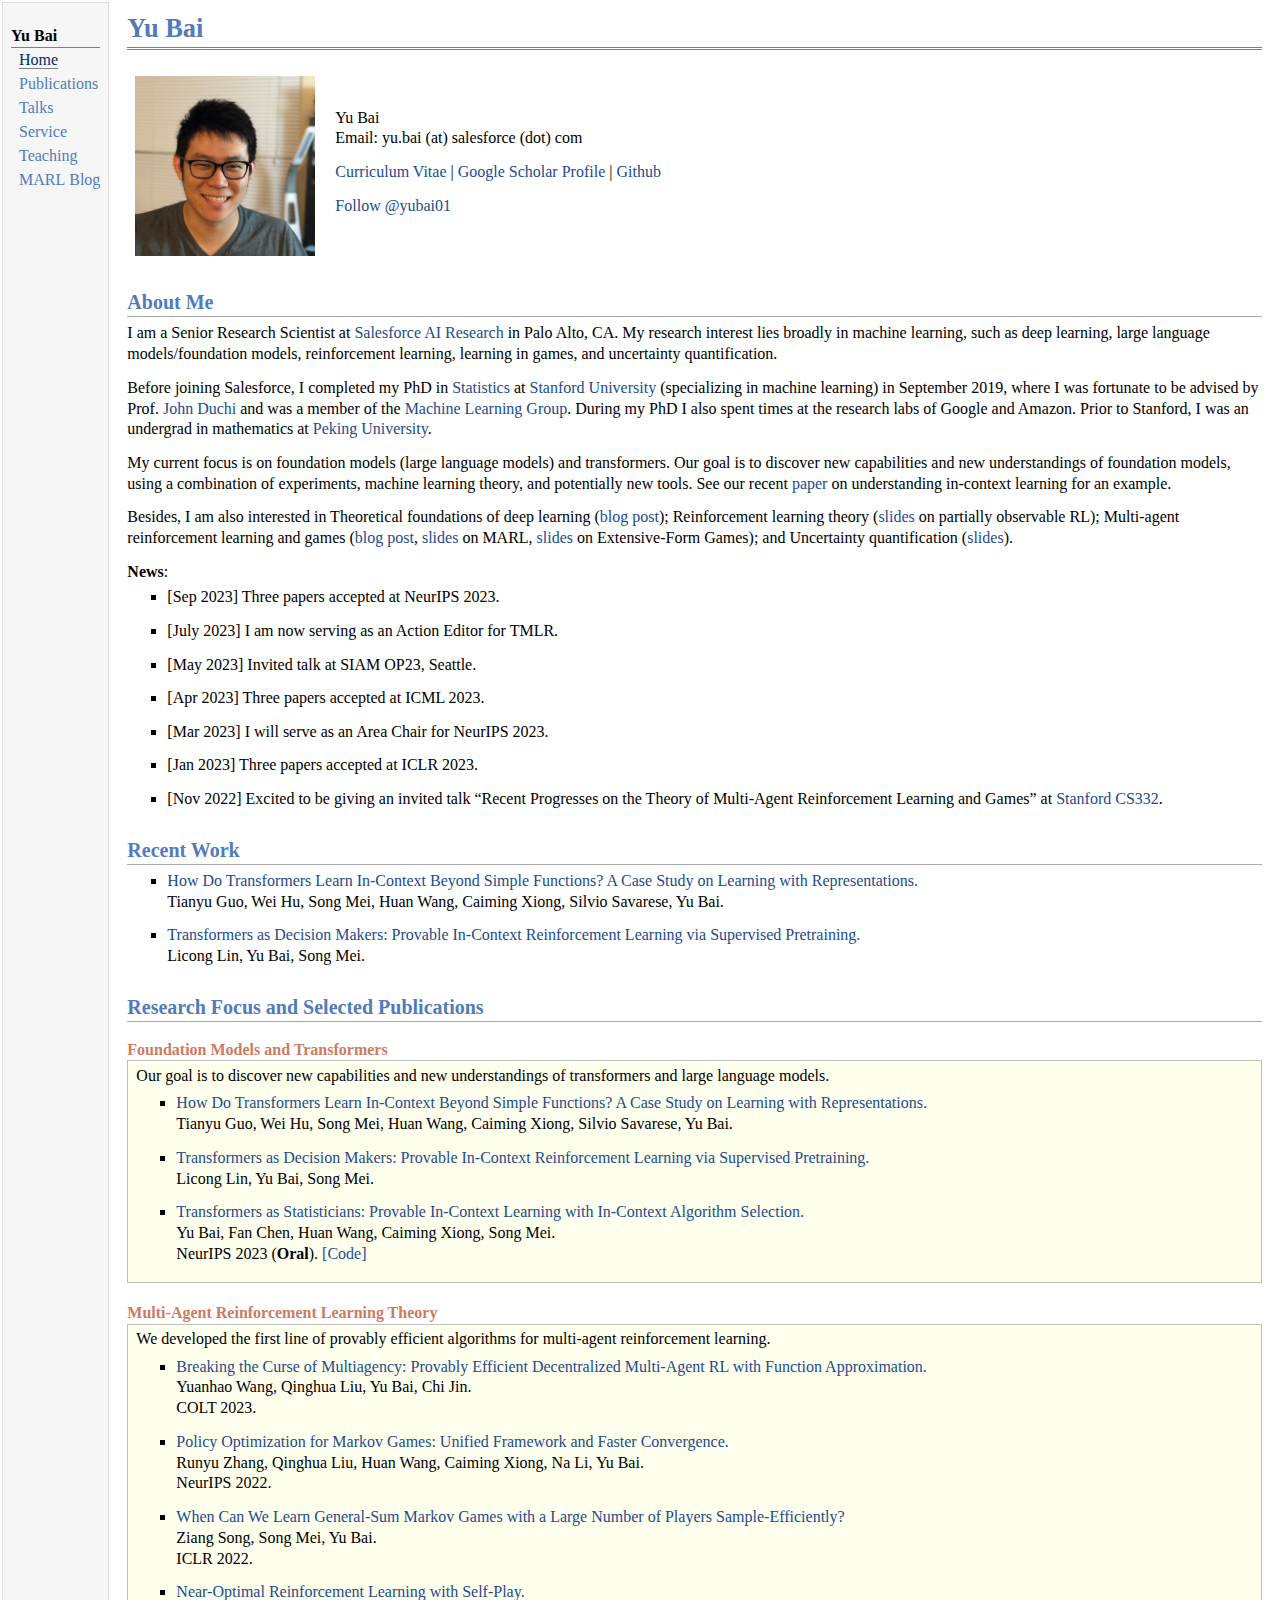
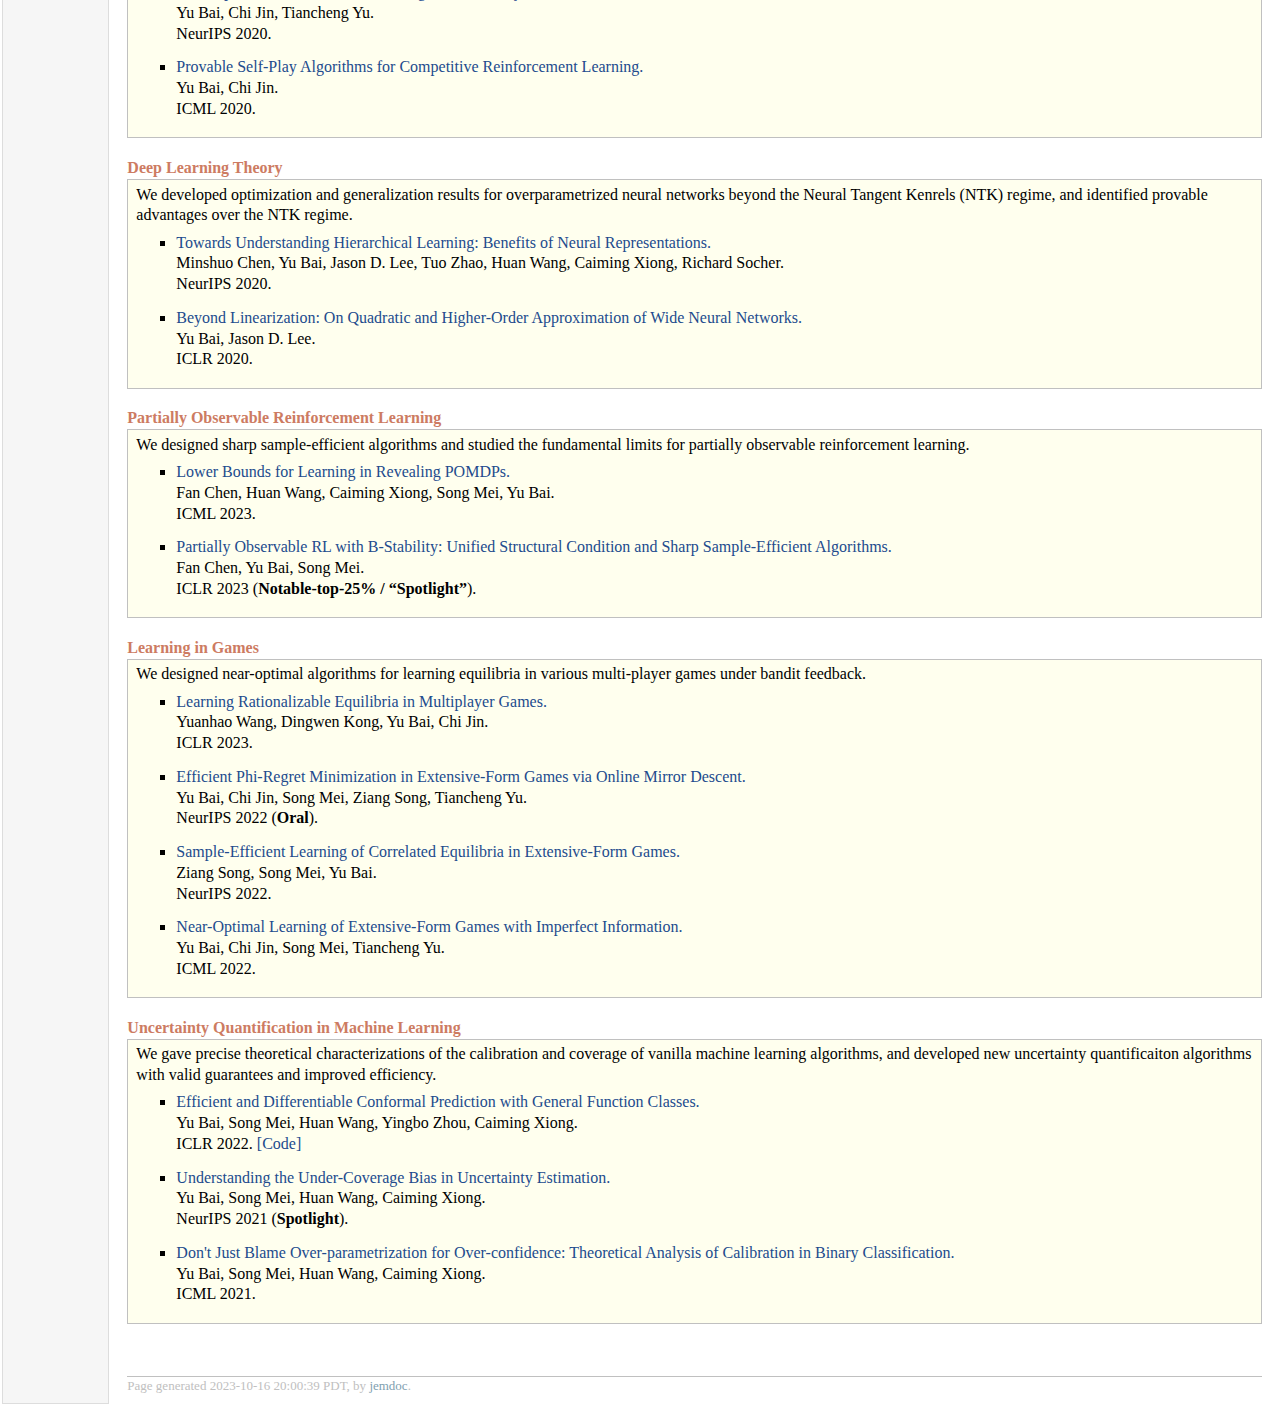
==== index.html @ ef448bb9 "adding tf rep" ====
<!DOCTYPE html PUBLIC "-//W3C//DTD XHTML 1.1//EN"
  "http://www.w3.org/TR/xhtml11/DTD/xhtml11.dtd">
<html xmlns="http://www.w3.org/1999/xhtml" xml:lang="en">
<head>
<!-- Google tag (gtag.js) -->
<script async src="https://www.googletagmanager.com/gtag/js?id=G-5H5S8N88V2"></script>
<script>
  window.dataLayer = window.dataLayer || [];
  function gtag(){dataLayer.push(arguments);}
  gtag('js', new Date());
  gtag('config', 'G-5H5S8N88V2');
</script>
<meta name="generator" content="jemdoc, see http://jemdoc.jaboc.net/" />
<meta http-equiv="Content-Type" content="text/html;charset=utf-8" />
<link rel="stylesheet" href="jemdoc.css" type="text/css" />
<title>Yu Bai</title>
</head>
<body>
<table summary="Table for page layout." id="tlayout">
<tr valign="top">
<td id="layout-menu">
<div class="menu-category">Yu Bai</div>
<div class="menu-item"><a href="index.html" class="current">Home</a></div>
<div class="menu-item"><a href="publications.html">Publications</a></div>
<div class="menu-item"><a href="talks.html">Talks</a></div>
<div class="menu-item"><a href="service.html">Service</a></div>
<div class="menu-item"><a href="teaching.html">Teaching</a></div>
<div class="menu-item"><a href="blog/marl_theory.html">MARL&nbsp;Blog</a></div>
</td>
<td id="layout-content">
<div id="toptitle">
<h1>Yu Bai</h1>
</div>
<table class="imgtable"><tr><td>
<img src="yub_square.jpg" alt="Yu Bai" width="180px" height="180px" />&nbsp;</td>
<td align="left"><p>Yu Bai <br />
Email: yu.bai (at) salesforce (dot) com</p>
<p><a href="Yu_Bai_CV.pdf">Curriculum Vitae</a> |
<a href="https://scholar.google.com/citations?user=owqhKD8AAAAJ&amp;hl=en&amp;authuser=1">Google Scholar Profile</a> | <a href="https://github.com/allenbai01">Github</a></p>
<p><a href="https://twitter.com/yubai01?ref_src=twsrc%5Etfw" class="twitter-follow-button" data-show-count="false">Follow @yubai01</a><script async src="https://platform.twitter.com/widgets.js" charset="utf-8"></script></p>
</td></tr></table>
<h2>About Me</h2>
<p>I am a Senior Research Scientist at <a href="https://www.salesforceairesearch.com/">Salesforce AI Research</a> in Palo Alto, CA. My research interest lies broadly in machine learning, such as deep learning, large language models/foundation models, reinforcement learning, learning in games, and uncertainty quantification.</p>
<p>Before joining Salesforce, I completed my PhD in <a href="https://statistics.stanford.edu/">Statistics</a> at <a href="http://www.stanford.edu/">Stanford University</a> (specializing in machine learning) in September 2019, where I was fortunate to be advised by Prof. <a href="https://stanford.edu/~jduchi/">John Duchi</a> and was a member of the <a href="http://ml.stanford.edu/">Machine Learning Group</a>. During my PhD I also spent times at the research labs of Google and Amazon. Prior to Stanford, I was an undergrad in mathematics at <a href="http://www.pku.edu.cn/">Peking University</a>.</p>
<p>My current focus is on foundation models (large language models) and transformers. Our goal is to discover new capabilities and new understandings of foundation models, using a combination of experiments,  machine learning theory, and potentially new tools. See our recent <a href="https://arxiv.org/abs/2306.04637">paper</a> on understanding in-context learning for an example.</p>
<p>Besides, I am also interested in Theoretical foundations of deep learning (<a href="https://blog.salesforceairesearch.com/beyond-ntk/">blog post</a>); Reinforcement learning theory (<a href="https://yubai.org/Slides/pomdp.pdf">slides</a> on partially observable RL); Multi-agent reinforcement learning and games  (<a href="https://yubai.org/blog/marl_theory.html">blog post</a>, <a href="https://yubai.org/Slides/marl_lecture.pdf">slides</a> on MARL, <a href="https://yubai.org/Slides/efg.pdf">slides</a> on Extensive-Form Games); and Uncertainty quantification (<a href="https://yubai.org/Slides/uncertainty.pdf">slides</a>).</p>
<p><b>News</b>:</p>
<ul>
<li><p>[Sep 2023] Three papers accepted at NeurIPS 2023.</p>
</li>
</ul>
<ul>
<li><p>[July 2023] I am now serving as an Action Editor for TMLR.</p>
</li>
</ul>
<ul>
<li><p>[May 2023] Invited talk at SIAM OP23, Seattle.</p>
</li>
</ul>
<ul>
<li><p>[Apr 2023] Three papers accepted at ICML 2023.</p>
</li>
</ul>
<ul>
<li><p>[Mar 2023] I will serve as an Area Chair for NeurIPS 2023.</p>
</li>
</ul>
<ul>
<li><p>[Jan 2023] Three papers accepted at ICLR 2023.</p>
</li>
</ul>
<ul>
<li><p>[Nov 2022] Excited to be giving an invited talk &ldquo;Recent Progresses on the Theory of Multi-Agent Reinforcement Learning and Games&rdquo; at <a href="https://cs332.stanford.edu">Stanford CS332</a>.</p>
</li>
</ul>
<h2>Recent Work</h2>
<ul>
<li><p><a href="https://arxiv.org/abs/2310.10616">How Do Transformers Learn In-Context Beyond Simple Functions? A Case Study on Learning with Representations.</a> <br />
Tianyu Guo, Wei Hu, Song Mei, Huan Wang, Caiming Xiong, Silvio Savarese, Yu Bai.</p>
</li>
</ul>
<ul>
<li><p><a href="https://arxiv.org/abs/2310.08566">Transformers as Decision Makers: Provable In-Context Reinforcement Learning via Supervised Pretraining.</a> <br />
Licong Lin, Yu Bai, Song Mei.</p>
</li>
</ul>
<h2>Research Focus and Selected Publications</h2>
<div class="infoblock">
<div class="blocktitle">Foundation Models and Transformers</div>
<div class="blockcontent">
<p>Our goal is to discover new capabilities and new understandings of transformers and large language models.</p>
<ul>
<li><p><a href="https://arxiv.org/abs/2310.10616">How Do Transformers Learn In-Context Beyond Simple Functions? A Case Study on Learning with Representations.</a> <br />
Tianyu Guo, Wei Hu, Song Mei, Huan Wang, Caiming Xiong, Silvio Savarese, Yu Bai.</p>
</li>
</ul>
<ul>
<li><p><a href="https://arxiv.org/abs/2310.08566">Transformers as Decision Makers: Provable In-Context Reinforcement Learning via Supervised Pretraining.</a> <br />
Licong Lin, Yu Bai, Song Mei.</p>
</li>
</ul>
<ul>
<li><p><a href="https://arxiv.org/abs/2306.04637">Transformers as Statisticians: Provable In-Context Learning with In-Context Algorithm Selection.</a> <br />
Yu Bai, Fan Chen, Huan Wang, Caiming Xiong, Song Mei. <br />
NeurIPS 2023 (<b>Oral</b>). <a href="https://github.com/allenbai01/transformers-as-statisticians">[Code]</a></p>
</li>
</ul>
</div></div>
<div class="infoblock">
<div class="blocktitle">Multi-Agent Reinforcement Learning Theory</div>
<div class="blockcontent">
<p>We developed the first line of provably efficient algorithms for multi-agent reinforcement learning.</p>
<ul>
<li><p><a href="https://arxiv.org/abs/2302.06606">Breaking the Curse of Multiagency: Provably Efficient Decentralized Multi-Agent RL with Function Approximation.</a> <br />
Yuanhao Wang, Qinghua Liu, Yu Bai, Chi Jin. <br />
COLT 2023.</p>
</li>
</ul>
<ul>
<li><p><a href="https://arxiv.org/abs/2206.02640">Policy Optimization for Markov Games: Unified Framework and Faster Convergence.</a> <br />
Runyu Zhang, Qinghua Liu, Huan Wang, Caiming Xiong, Na Li, Yu Bai. <br />
NeurIPS 2022.</p>
</li>
</ul>
<ul>
<li><p><a href="https://arxiv.org/abs/2110.04184">When Can We Learn General-Sum Markov Games with a Large Number of Players Sample-Efficiently?</a> <br />
Ziang Song, Song Mei, Yu Bai. <br />
ICLR 2022.</p>
</li>
</ul>
<ul>
<li><p><a href="https://arxiv.org/abs/2006.12007">Near-Optimal Reinforcement Learning with Self-Play.</a> <br />
Yu Bai, Chi Jin, Tiancheng Yu. <br />
NeurIPS 2020. <br />
</p>
</li>
</ul>
<ul>
<li><p><a href="https://arxiv.org/abs/2002.04017">Provable Self-Play Algorithms for Competitive Reinforcement Learning.</a> <br />
Yu Bai, Chi Jin. <br />
ICML 2020.</p>
</li>
</ul>
</div></div>
<div class="infoblock">
<div class="blocktitle">Deep Learning Theory</div>
<div class="blockcontent">
<p>We developed optimization and generalization results for overparametrized neural networks beyond the Neural Tangent Kenrels (NTK) regime, and identified provable advantages over the NTK regime.</p>
<ul>
<li><p><a href="https://arxiv.org/abs/2006.13436">Towards Understanding Hierarchical
Learning: Benefits of Neural Representations.</a> <br />
Minshuo Chen, Yu Bai, Jason D. Lee, Tuo Zhao, Huan Wang, Caiming
Xiong, Richard Socher. <br />
NeurIPS 2020. <br /></p>
</li>
</ul>
<ul>
<li><p><a href="https://arxiv.org/abs/1910.01619">Beyond Linearization: On Quadratic and Higher-Order Approximation of Wide Neural Networks.</a> <br />
Yu Bai, Jason D. Lee. <br />
ICLR 2020.</p>
</li>
</ul>
</div></div>
<div class="infoblock">
<div class="blocktitle">Partially Observable Reinforcement Learning</div>
<div class="blockcontent">
<p>We designed sharp sample-efficient algorithms and studied the fundamental limits for partially observable reinforcement learning.</p>
<ul>
<li><p><a href="http://arxiv.org/abs/2302.01333">Lower Bounds for Learning in Revealing POMDPs.</a> <br />
Fan Chen, Huan Wang, Caiming Xiong, Song Mei, Yu Bai. <br />
ICML 2023. <br /></p>
</li>
</ul>
<ul>
<li><p><a href="https://arxiv.org/abs/2209.14990">Partially Observable RL with B-Stability: Unified Structural Condition and Sharp Sample-Efficient Algorithms.</a> <br />
Fan Chen, Yu Bai, Song Mei. <br />
ICLR 2023 (<b>Notable-top-25% / &ldquo;Spotlight&rdquo;</b>).</p>
</li>
</ul>
</div></div>
<div class="infoblock">
<div class="blocktitle">Learning in Games</div>
<div class="blockcontent">
<p>We designed near-optimal algorithms for learning equilibria in various multi-player games under bandit feedback.</p>
<ul>
<li><p><a href="https://arxiv.org/abs/2210.11402">Learning Rationalizable Equilibria in Multiplayer Games.</a> <br />
Yuanhao Wang, Dingwen Kong, Yu Bai, Chi Jin. <br />
ICLR 2023.</p>
</li>
</ul>
<ul>
<li><p><a href="http://arxiv.org/abs/2205.15294">Efficient Phi-Regret Minimization in Extensive-Form Games via Online Mirror Descent.</a> <br />
Yu Bai, Chi Jin, Song Mei, Ziang Song, Tiancheng Yu. <br />
NeurIPS 2022 (<b>Oral</b>).</p>
</li>
</ul>
<ul>
<li><p><a href="https://arxiv.org/abs/2205.07223">Sample-Efficient Learning of Correlated Equilibria in Extensive-Form Games.</a> <br />
Ziang Song, Song Mei, Yu Bai. <br />
NeurIPS 2022.</p>
</li>
</ul>
<ul>
<li><p><a href="http://arxiv.org/abs/2202.01752">Near-Optimal Learning of Extensive-Form Games with Imperfect Information.</a> <br />
Yu Bai, Chi Jin, Song Mei, Tiancheng Yu. <br />
ICML 2022.
</p>
</li>
</ul>
</div></div>
<div class="infoblock">
<div class="blocktitle">Uncertainty Quantification in Machine Learning</div>
<div class="blockcontent">
<p>We gave precise theoretical characterizations of the calibration and coverage of vanilla machine learning algorithms, and developed new uncertainty quantificaiton algorithms with valid guarantees and improved efficiency.</p>
<ul>
<li><p><a href="https://arxiv.org/abs/2202.11091">Efficient and Differentiable Conformal Prediction with General Function Classes.</a> <br />
Yu Bai, Song Mei, Huan Wang, Yingbo Zhou, Caiming Xiong. <br />
ICLR 2022. <a href="https://github.com/allenbai01/cp-gen">[Code]</a></p>
</li>
</ul>
<ul>
<li><p><a href="https://arxiv.org/abs/2106.05515">Understanding the Under-Coverage Bias in Uncertainty Estimation.</a> <br />
Yu Bai, Song Mei, Huan Wang, Caiming Xiong. <br />
NeurIPS 2021 (<b>Spotlight</b>). <br /></p>
</li>
</ul>
<ul>
<li><p><a href="https://arxiv.org/abs/2102.07856">Don't Just Blame Over-parametrization for Over-confidence: Theoretical Analysis of Calibration in Binary Classification.</a> <br />
Yu Bai, Song Mei, Huan Wang, Caiming Xiong. <br />
ICML 2021.</p>
</li>
</ul>
</div></div>
<div id="footer">
<div id="footer-text">
Page generated 2023-10-16 20:00:39 PDT, by <a href="http://jemdoc.jaboc.net/">jemdoc</a>.
</div>
</div>
</td>
</tr>
</table>
</body>
</html>
---- jemdoc.css ----
/* css file for Yu Bai's website . */

table#tlayout {
    border: none;
    border-collapse: separate;
    background: white;
    width: auto;
}

body {
	background: white;
	font-family: Georgia, serif;
	padding-bottom: 8px;
	margin: 0;
}

#layout-menu {
	background: #f6f6f6;
	border: 1px solid #dddddd;
	padding-top: 0.5em;
	padding-left: 8px;
	padding-right: 8px;
	font-size: 1.0em;
	width: auto;
	white-space: nowrap;
    text-align: left;
    vertical-align: top;
}

#layout-menu td {
	background: #f4f4f4;
    vertical-align: top;
}

#layout-content {
	padding-top: 0.0em;
	padding-left: 1.0em;
	padding-right: 1.0em;
    border: none;
    background: white;
    text-align: left;
    vertical-align: top;
}

#layout-menu a {
	line-height: 1.5em;
	margin-left: 0.5em;
}

tt {
    background: #ffffdd;
}

pre, tt {
	font-size: 90%;
	font-family: monaco, monospace;
}

a, a > tt {
	color: #224b8d;
	text-decoration: none;
}

a:hover {
	border-bottom: 1px gray dotted;
}

#layout-menu a.current:link, #layout-menu a.current:visited {
	color: #022b6d;
	border-bottom: 1px gray solid;
}
#layout-menu a:link, #layout-menu a:visited, #layout-menu a:hover {
	color: #527bbd;
	text-decoration: none;
}
#layout-menu a:hover {
	text-decoration: none;
}

div.menu-category {
	border-bottom: 1px solid gray;
	margin-top: 0.8em;
	padding-top: 0.2em;
	padding-bottom: 0.1em;
	font-weight: bold;
}

div.menu-item {
	padding-left: 16px;
	text-indent: -16px;
}

div#toptitle {
	padding-bottom: 0.2em;
	margin-bottom: 1.5em;
	border-bottom: 3px double gray;
}

/* Reduce space if we begin the page with a title. */
div#toptitle + h2, div#toptitle + h3 {
	margin-top: -0.7em;
}

div#subtitle {
	margin-top: 0.0em;
	margin-bottom: 0.0em;
	padding-top: 0em;
	padding-bottom: 0.1em;
}

em {
	font-style: italic;
}

strong {
	font-weight: bold;
}


h1, h2, h3 {
	color: #527bbd;
	margin-top: 0.7em;
	margin-bottom: 0.3em;
	padding-bottom: 0.2em;
	line-height: 1.0;
	padding-top: 0.5em;
	border-bottom: 1px solid #aaaaaa;
}

h1 {
	font-size: 165%;
}

h2 {
	padding-top: 0.8em;
	font-size: 125%;
}

h2 + h3 {
    padding-top: 0.2em;
}

h3 {
	font-size: 110%;
	border-bottom: none;
}

p {
	margin-top: 0.0em;
	margin-bottom: 0.8em;
	padding: 0;
	line-height: 1.3;
}

pre {
	padding: 0;
	margin: 0;
}

div#footer {
	font-size: small;
	border-top: 1px solid #c0c0c0;
	padding-top: 0.1em;
	margin-top: 4.0em;
	color: #c0c0c0;
}

div#footer a {
	color: #80a0b0;
}

div#footer-text {
	float: left;
	padding-bottom: 8px;
}

ul, ol, dl {
	margin-top: 0.2em;
	padding-top: 0;
	margin-bottom: 0.8em;
}

dt {
	margin-top: 0.5em;
	margin-bottom: 0;
}

dl {
	margin-left: 20px;
}

dd {
	color: #222222;
}

dd > *:first-child {
	margin-top: 0;
}

ul {
	list-style-position: outside;
	list-style-type: square;
}

p + ul, p + ol {
	margin-top: -0.5em;
}

li ul, li ol {
	margin-top: -0.3em;
}

ol {
	list-style-position: outside;
	list-style-type: decimal;
}

li p, dd p {
	margin-bottom: 0.3em;
}


ol ol {
	list-style-type: lower-alpha;
}

ol ol ol {
	list-style-type: lower-roman;
}

p + div.codeblock {
	margin-top: -0.6em;
}

div.codeblock, div.infoblock {
	margin-right: 0%;
	margin-top: 1.2em;
	margin-bottom: 1.3em;
}

div.blocktitle {
	font-weight: bold;
	color: #cd7b62;
	margin-top: 1.2em;
	margin-bottom: 0.1em;
}

div.blockcontent {
	border: 1px solid silver;
	padding: 0.3em 0.5em;
}

div.infoblock > div.blockcontent {
	background: #ffffee;
}

div.blockcontent p + ul, div.blockcontent p + ol {
	margin-top: 0.4em;
}

div.infoblock p {
	margin-bottom: 0em;
}

div.infoblock li p, div.infoblock dd p {
	margin-bottom: 0.5em;
}

div.infoblock p + p {
	margin-top: 0.8em;
}

div.codeblock > div.blockcontent {
	background: #f6f6f6;
}

span.pycommand {
	color: #000070;
}

span.statement {
	color: #008800;
}
span.builtin {
	color: #000088;
}
span.special {
	color: #990000;
}
span.operator {
	color: #880000;
}
span.error {
	color: #aa0000;
}
span.comment, span.comment > *, span.string, span.string > * {
	color: #606060;
}

@media print {
	#layout-menu { display: none; }
}

#fwtitle {
	margin: 2px;
}

#fwtitle #toptitle {
	padding-left: 0.5em;
	margin-bottom: 0.5em;
}

#layout-content h1:first-child, #layout-content h2:first-child, #layout-content h3:first-child {
	margin-top: -0.7em;
}

div#toptitle h1, #layout-content div#toptitle h1 {
	margin-bottom: 0.0em;
	padding-bottom: 0.1em;
	padding-top: 0;
	margin-top: 0.5em;
	border-bottom: none;
}

img.eq {
	padding: 0;
	padding-left: 0.1em;
	padding-right: 0.1em;
	margin: 0;
}

img.eqwl {
	padding-left: 2em;
	padding-top: 0.6em;
	padding-bottom: 0.2em;
	margin: 0;
}

table {
    border: 2px solid black;
    border-collapse: collapse;
}

td {
    padding: 2px;
    padding-left: 0.5em;
    padding-right: 0.5em;
    text-align: center;
    border: 1px solid gray;
}

table + table {
    margin-top: 1em;
}

tr.heading {
    font-weight: bold;
    border-bottom: 2px solid black;
}

img {
    border: none;
}

table.imgtable, table.imgtable td {
    border: none;
    text-align: left;
}
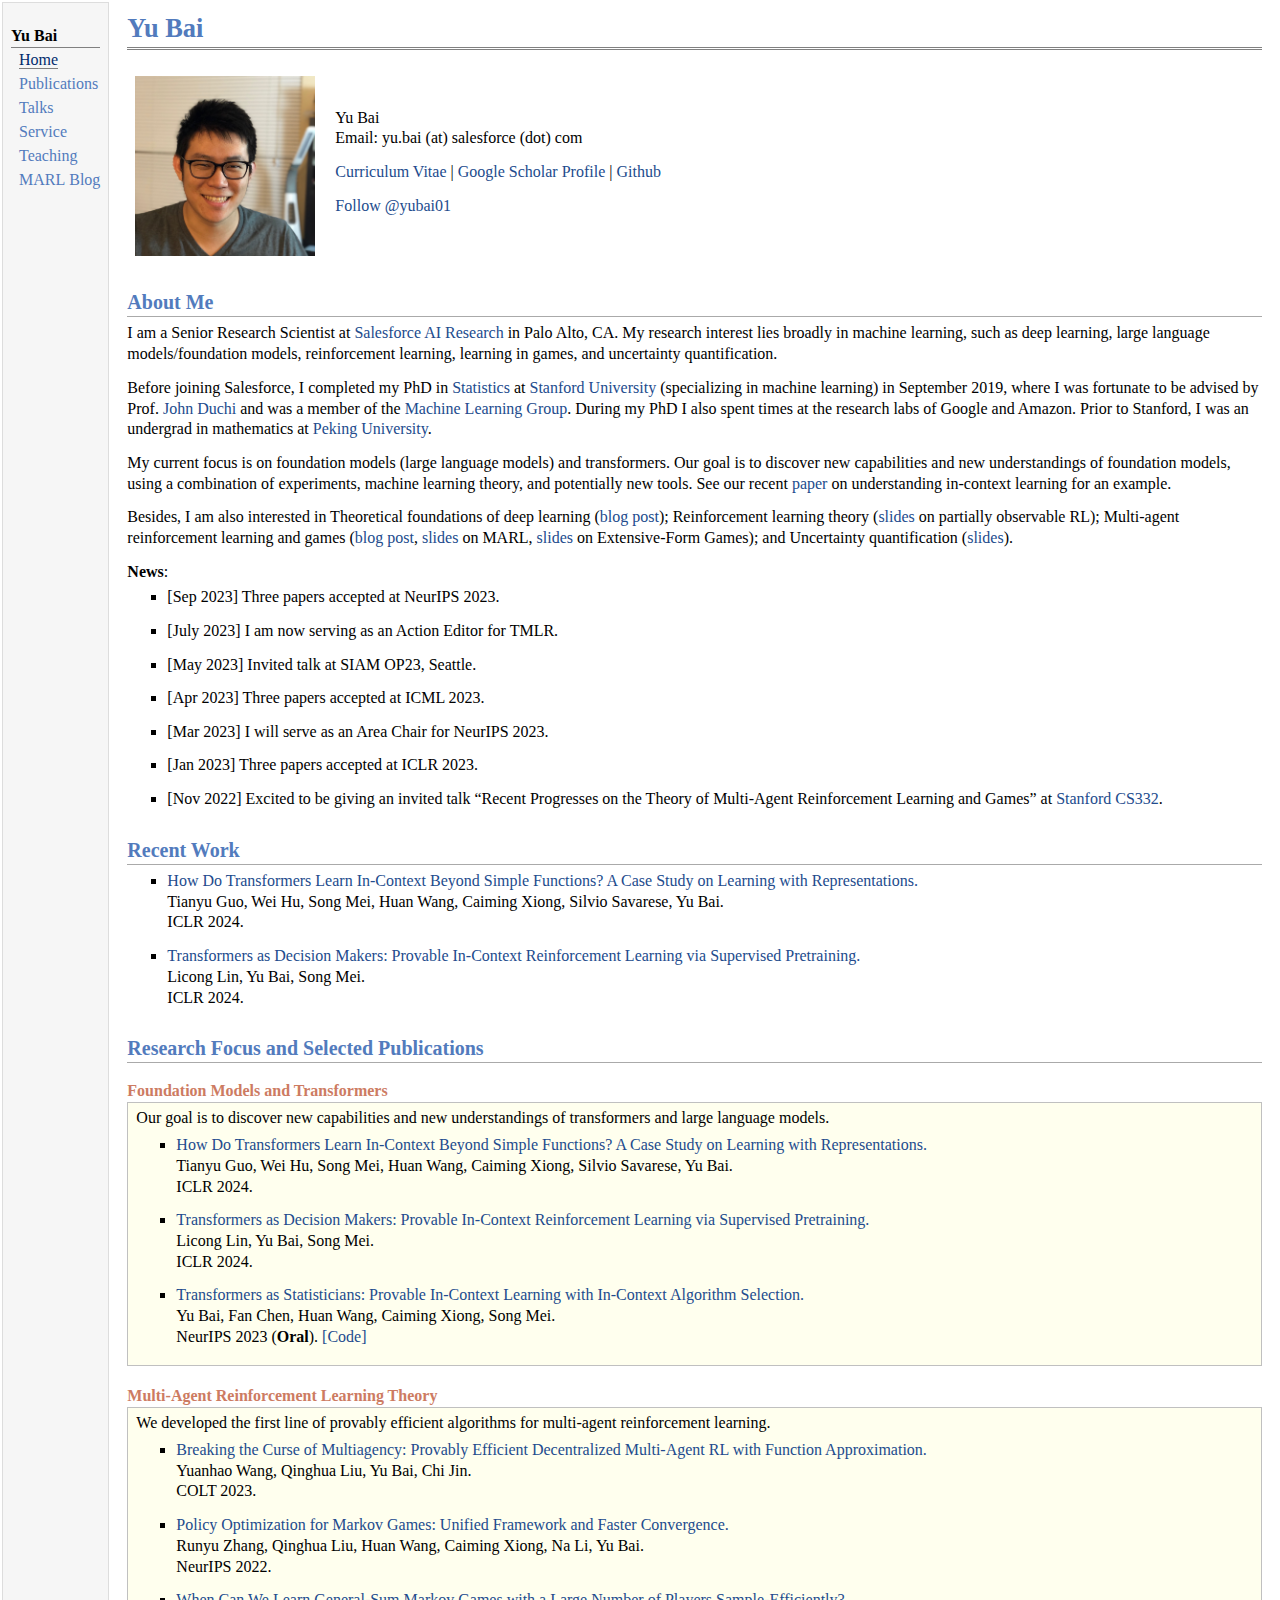
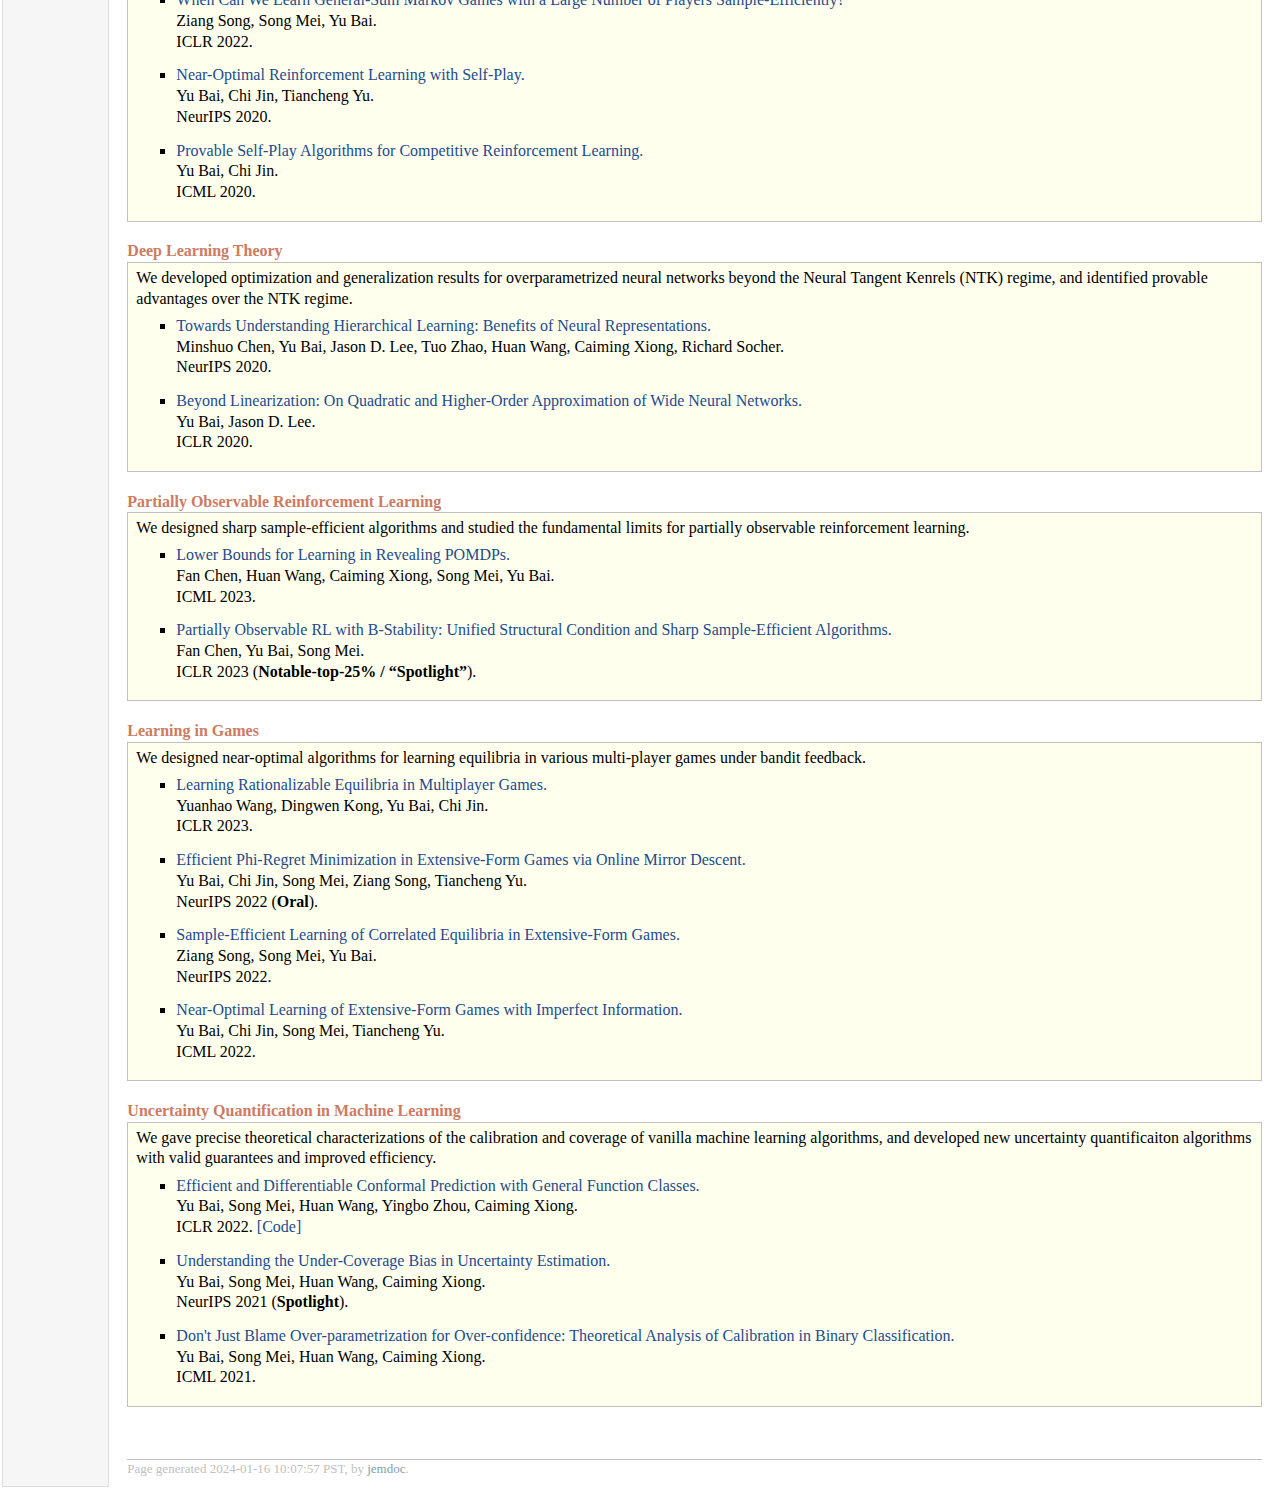
==== commit 98e4110b: "add iclr2024" ====
--- a/index.html
+++ b/index.html
@@ -76,12 +76,14 @@
 <h2>Recent Work</h2>
 <ul>
 <li><p><a href="https://arxiv.org/abs/2310.10616">How Do Transformers Learn In-Context Beyond Simple Functions? A Case Study on Learning with Representations.</a> <br />
-Tianyu Guo, Wei Hu, Song Mei, Huan Wang, Caiming Xiong, Silvio Savarese, Yu Bai.</p>
+Tianyu Guo, Wei Hu, Song Mei, Huan Wang, Caiming Xiong, Silvio Savarese, Yu Bai. <br />
+ICLR 2024.</p>
 </li>
 </ul>
 <ul>
 <li><p><a href="https://arxiv.org/abs/2310.08566">Transformers as Decision Makers: Provable In-Context Reinforcement Learning via Supervised Pretraining.</a> <br />
-Licong Lin, Yu Bai, Song Mei.</p>
+Licong Lin, Yu Bai, Song Mei. <br />
+ICLR 2024.</p>
 </li>
 </ul>
 <h2>Research Focus and Selected Publications</h2>
@@ -91,12 +93,14 @@
 <p>Our goal is to discover new capabilities and new understandings of transformers and large language models.</p>
 <ul>
 <li><p><a href="https://arxiv.org/abs/2310.10616">How Do Transformers Learn In-Context Beyond Simple Functions? A Case Study on Learning with Representations.</a> <br />
-Tianyu Guo, Wei Hu, Song Mei, Huan Wang, Caiming Xiong, Silvio Savarese, Yu Bai.</p>
+Tianyu Guo, Wei Hu, Song Mei, Huan Wang, Caiming Xiong, Silvio Savarese, Yu Bai. <br />
+ICLR 2024.</p>
 </li>
 </ul>
 <ul>
 <li><p><a href="https://arxiv.org/abs/2310.08566">Transformers as Decision Makers: Provable In-Context Reinforcement Learning via Supervised Pretraining.</a> <br />
-Licong Lin, Yu Bai, Song Mei.</p>
+Licong Lin, Yu Bai, Song Mei. <br />
+ICLR 2024.</p>
 </li>
 </ul>
 <ul>
@@ -233,7 +237,7 @@
 </div></div>
 <div id="footer">
 <div id="footer-text">
-Page generated 2023-10-16 20:00:39 PDT, by <a href="http://jemdoc.jaboc.net/">jemdoc</a>.
+Page generated 2024-01-16 10:07:57 PST, by <a href="http://jemdoc.jaboc.net/">jemdoc</a>.
 </div>
 </div>
 </td>
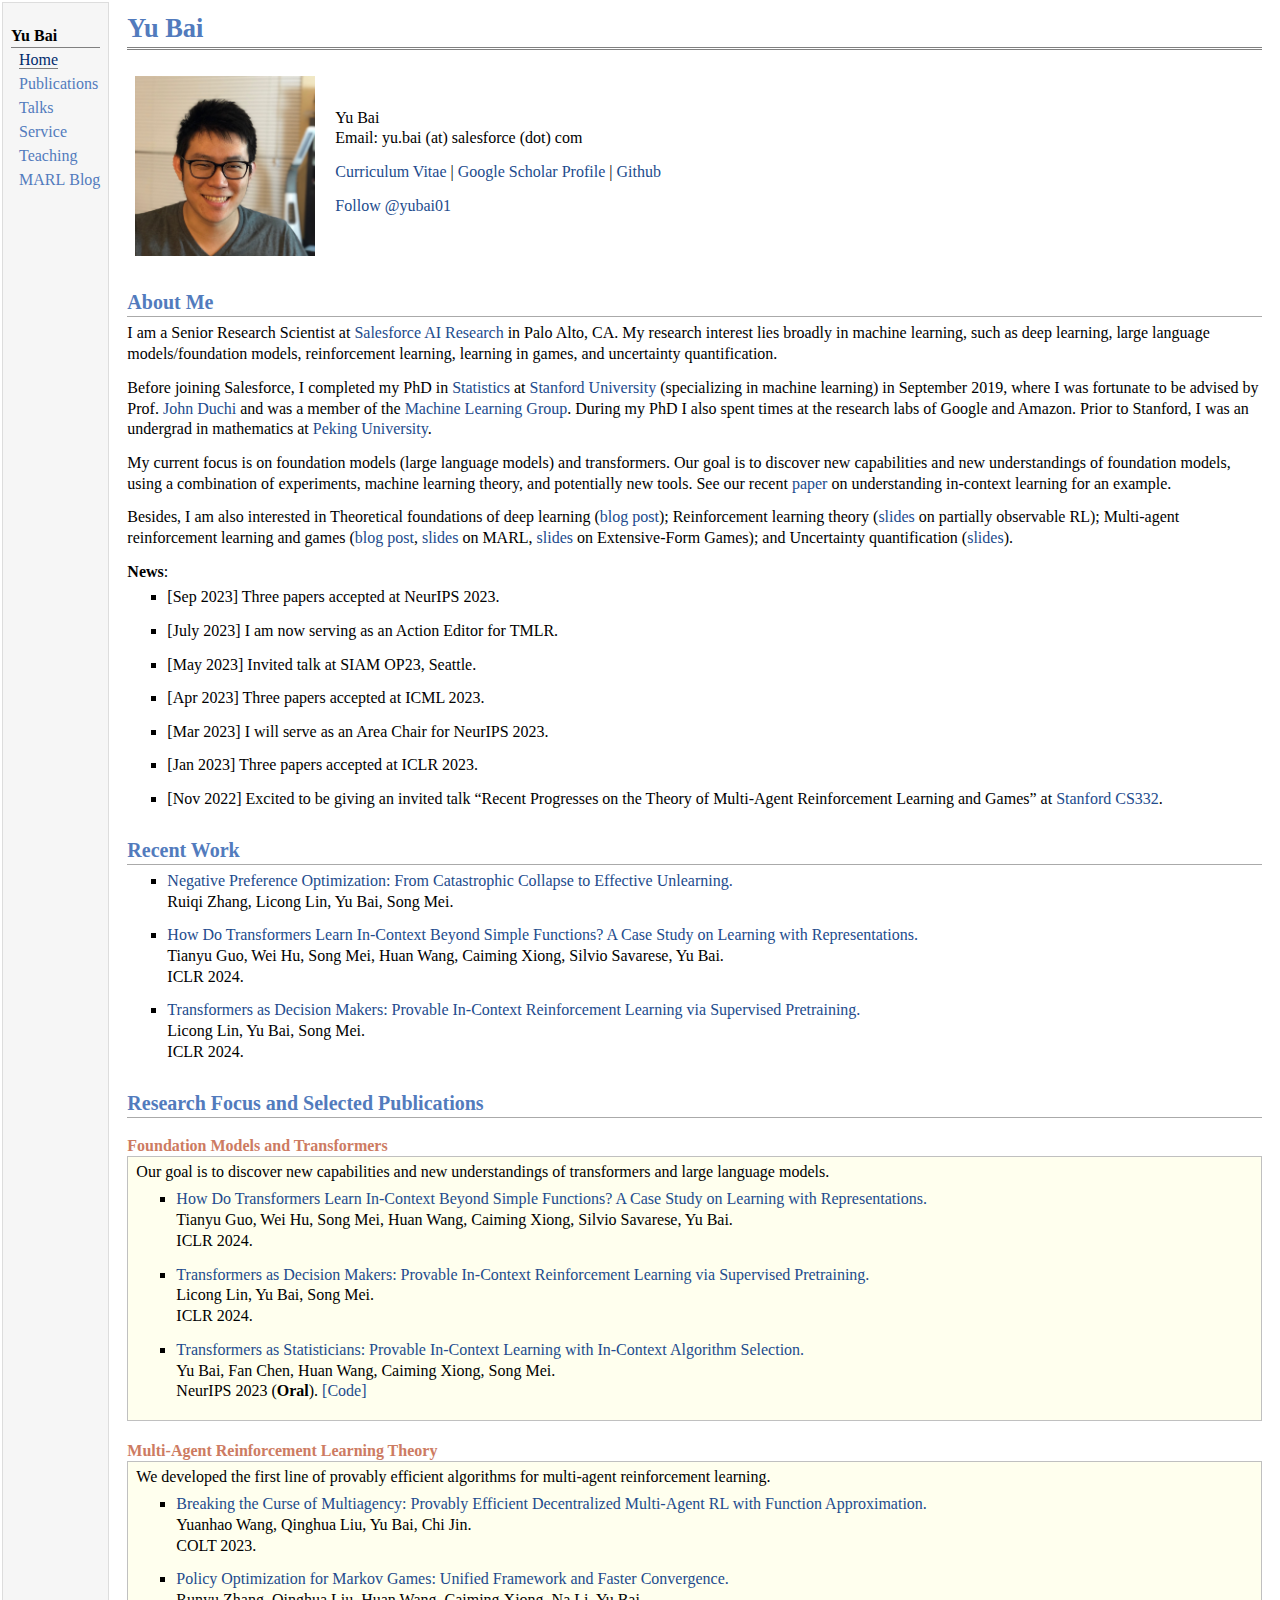
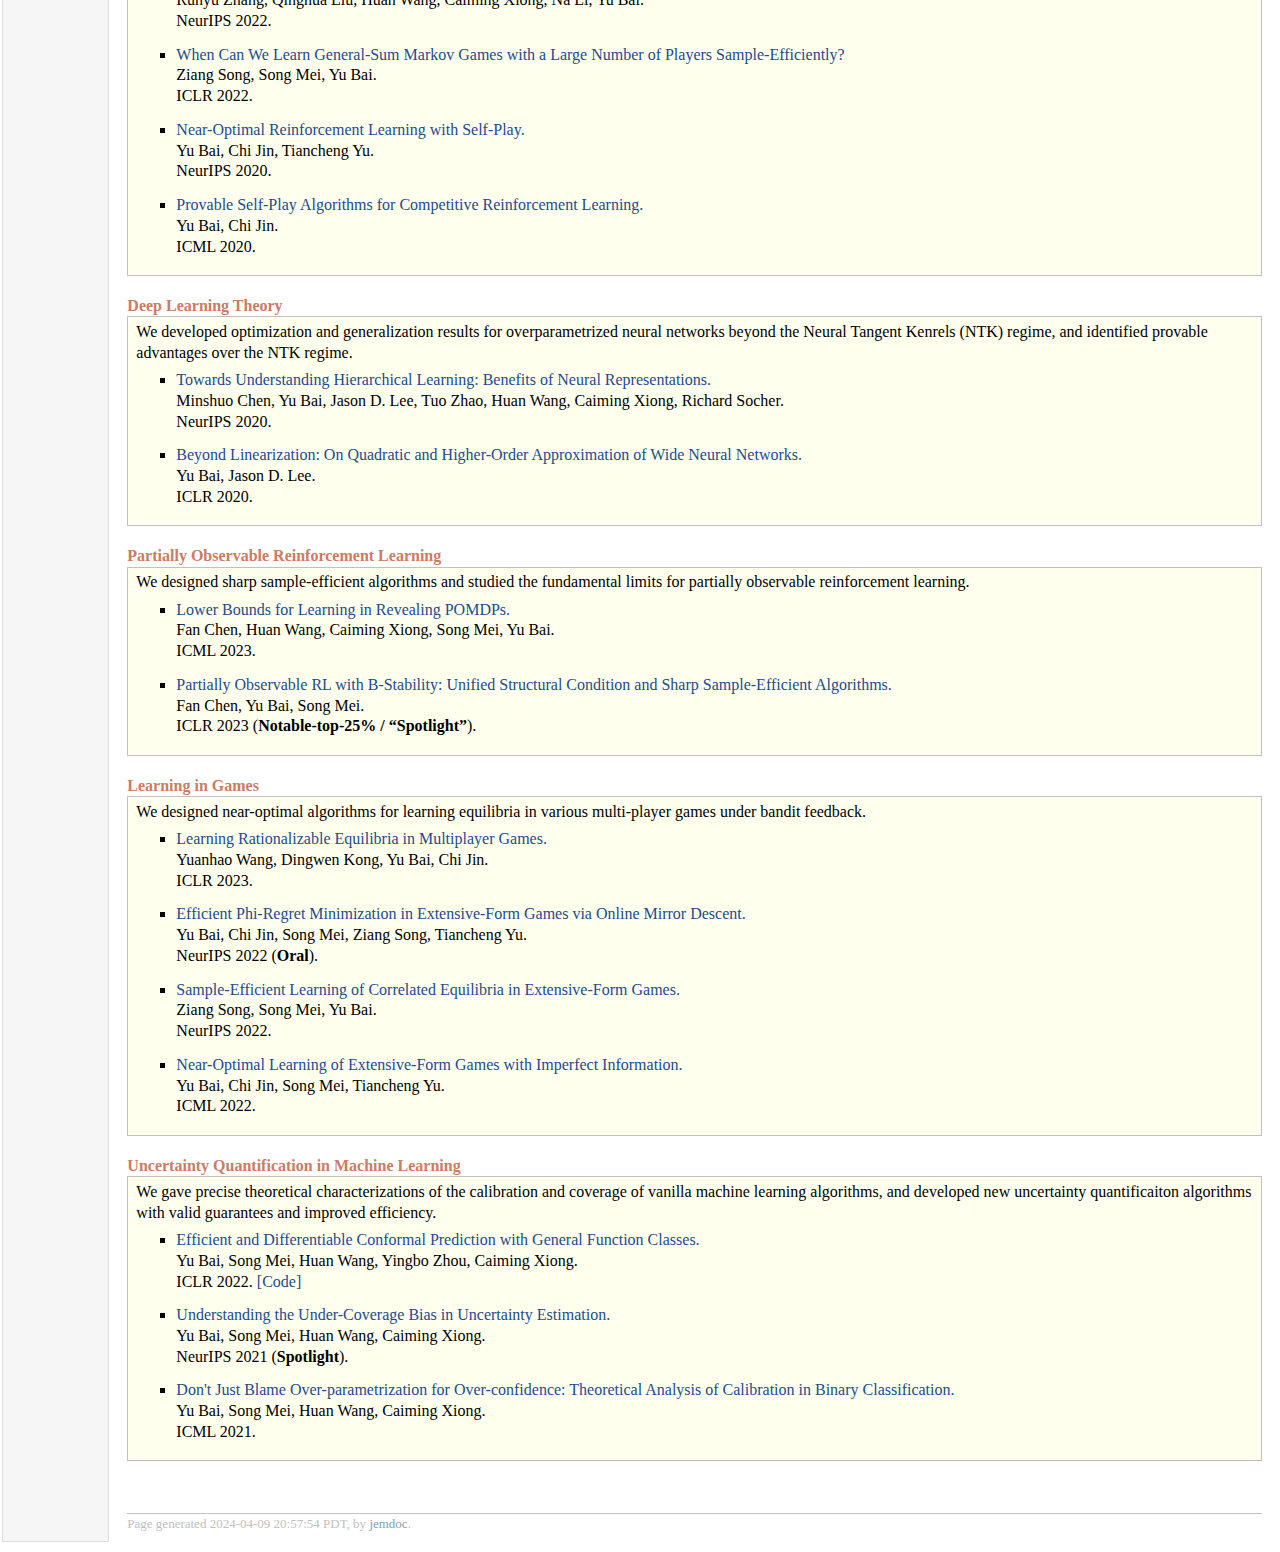
==== commit 5b29e1b5: "adding unlearning" ====
--- a/index.html
+++ b/index.html
@@ -75,6 +75,11 @@
 </ul>
 <h2>Recent Work</h2>
 <ul>
+<li><p><a href="https://arxiv.org/abs/2404.05868">Negative Preference Optimization: From Catastrophic Collapse to Effective Unlearning.</a> <br />
+Ruiqi Zhang, Licong Lin, Yu Bai, Song Mei. <br /></p>
+</li>
+</ul>
+<ul>
 <li><p><a href="https://arxiv.org/abs/2310.10616">How Do Transformers Learn In-Context Beyond Simple Functions? A Case Study on Learning with Representations.</a> <br />
 Tianyu Guo, Wei Hu, Song Mei, Huan Wang, Caiming Xiong, Silvio Savarese, Yu Bai. <br />
 ICLR 2024.</p>
@@ -237,7 +242,7 @@
 </div></div>
 <div id="footer">
 <div id="footer-text">
-Page generated 2024-01-16 10:07:57 PST, by <a href="http://jemdoc.jaboc.net/">jemdoc</a>.
+Page generated 2024-04-09 20:57:54 PDT, by <a href="http://jemdoc.jaboc.net/">jemdoc</a>.
 </div>
 </div>
 </td>
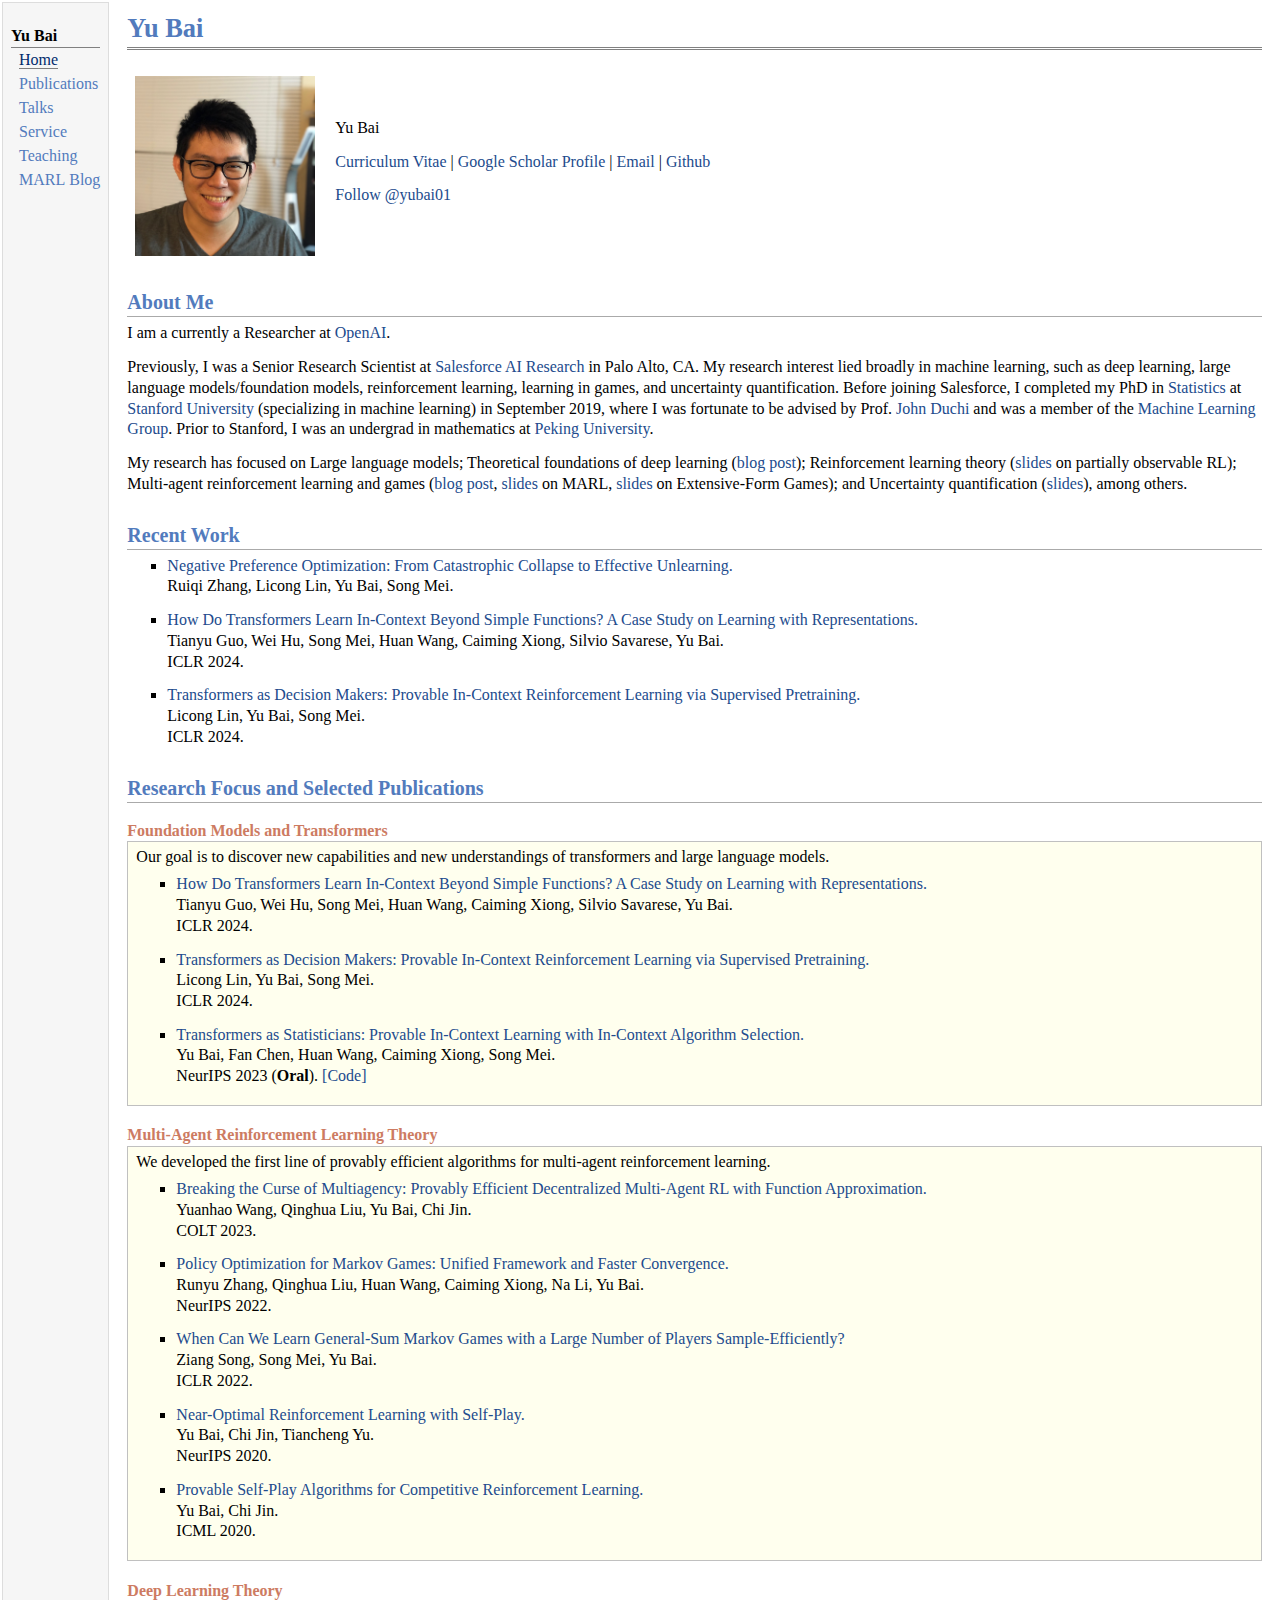
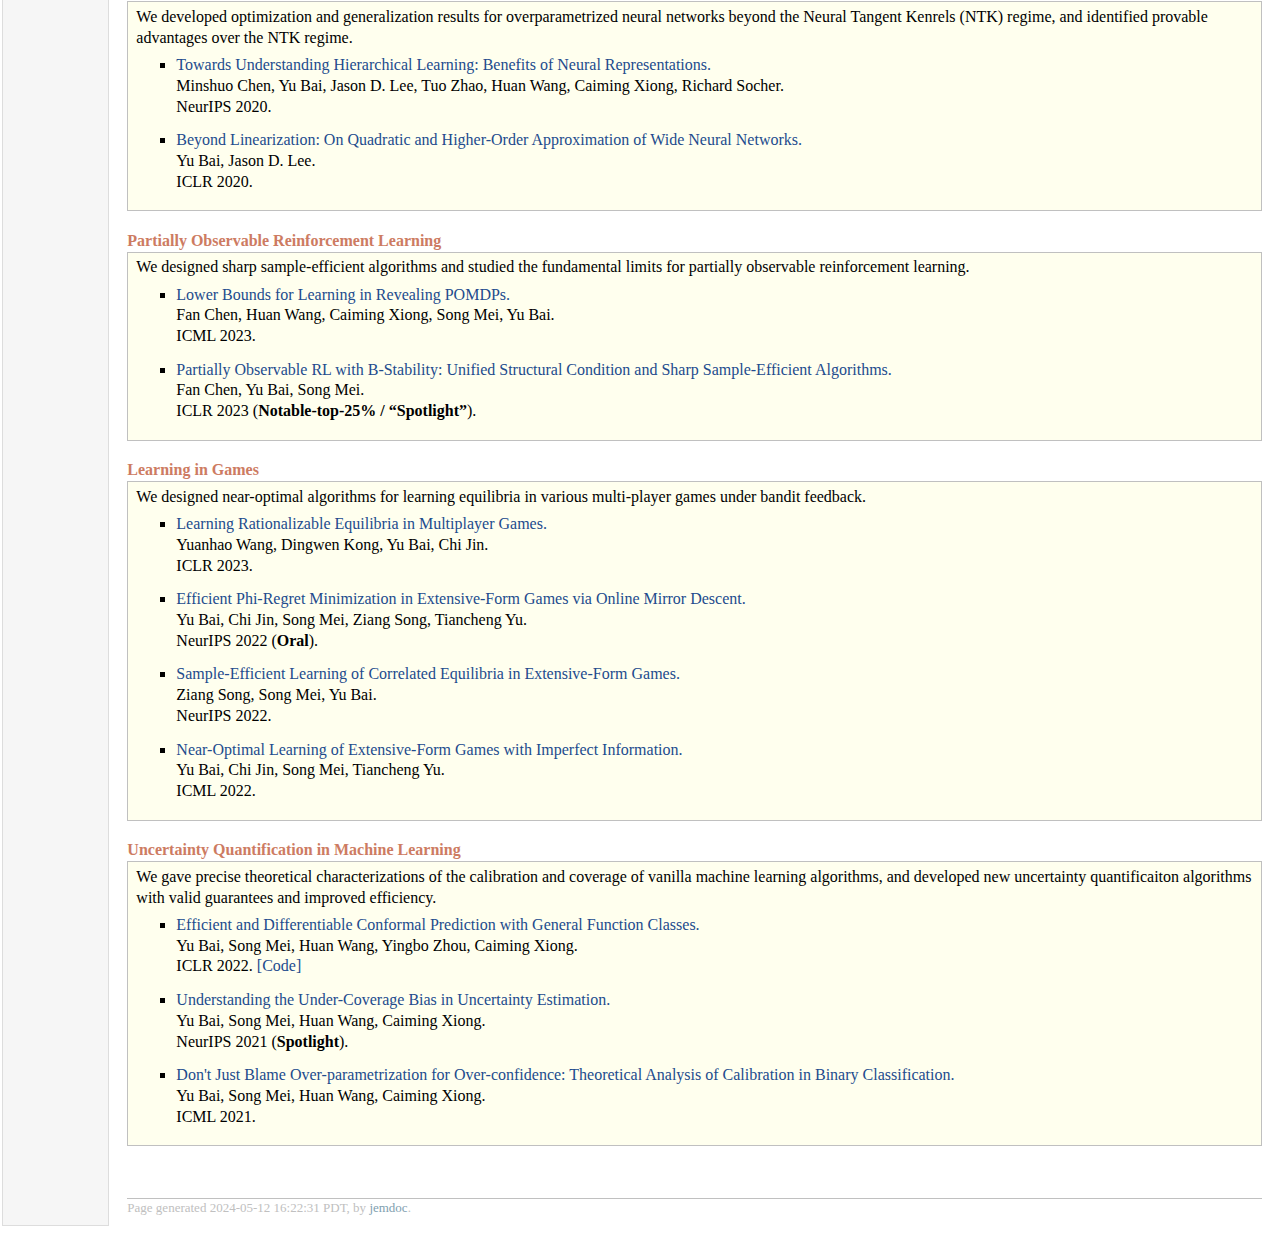
==== commit 9d1c691f: "adding openai" ====
--- a/index.html
+++ b/index.html
@@ -2,14 +2,6 @@
   "http://www.w3.org/TR/xhtml11/DTD/xhtml11.dtd">
 <html xmlns="http://www.w3.org/1999/xhtml" xml:lang="en">
 <head>
-<!-- Google tag (gtag.js) -->
-<script async src="https://www.googletagmanager.com/gtag/js?id=G-5H5S8N88V2"></script>
-<script>
-  window.dataLayer = window.dataLayer || [];
-  function gtag(){dataLayer.push(arguments);}
-  gtag('js', new Date());
-  gtag('config', 'G-5H5S8N88V2');
-</script>
 <meta name="generator" content="jemdoc, see http://jemdoc.jaboc.net/" />
 <meta http-equiv="Content-Type" content="text/html;charset=utf-8" />
 <link rel="stylesheet" href="jemdoc.css" type="text/css" />
@@ -34,45 +26,15 @@
 <table class="imgtable"><tr><td>
 <img src="yub_square.jpg" alt="Yu Bai" width="180px" height="180px" />&nbsp;</td>
 <td align="left"><p>Yu Bai <br />
-Email: yu.bai (at) salesforce (dot) com</p>
+</p>
 <p><a href="Yu_Bai_CV.pdf">Curriculum Vitae</a> |
-<a href="https://scholar.google.com/citations?user=owqhKD8AAAAJ&amp;hl=en&amp;authuser=1">Google Scholar Profile</a> | <a href="https://github.com/allenbai01">Github</a></p>
+<a href="https://scholar.google.com/citations?user=owqhKD8AAAAJ&amp;hl=en&amp;authuser=1">Google Scholar Profile</a> | <a href="mailto:yubai.pku@gmail.com">Email</a> | <a href="https://github.com/allenbai01">Github</a></p>
 <p><a href="https://twitter.com/yubai01?ref_src=twsrc%5Etfw" class="twitter-follow-button" data-show-count="false">Follow @yubai01</a><script async src="https://platform.twitter.com/widgets.js" charset="utf-8"></script></p>
 </td></tr></table>
 <h2>About Me</h2>
-<p>I am a Senior Research Scientist at <a href="https://www.salesforceairesearch.com/">Salesforce AI Research</a> in Palo Alto, CA. My research interest lies broadly in machine learning, such as deep learning, large language models/foundation models, reinforcement learning, learning in games, and uncertainty quantification.</p>
-<p>Before joining Salesforce, I completed my PhD in <a href="https://statistics.stanford.edu/">Statistics</a> at <a href="http://www.stanford.edu/">Stanford University</a> (specializing in machine learning) in September 2019, where I was fortunate to be advised by Prof. <a href="https://stanford.edu/~jduchi/">John Duchi</a> and was a member of the <a href="http://ml.stanford.edu/">Machine Learning Group</a>. During my PhD I also spent times at the research labs of Google and Amazon. Prior to Stanford, I was an undergrad in mathematics at <a href="http://www.pku.edu.cn/">Peking University</a>.</p>
-<p>My current focus is on foundation models (large language models) and transformers. Our goal is to discover new capabilities and new understandings of foundation models, using a combination of experiments,  machine learning theory, and potentially new tools. See our recent <a href="https://arxiv.org/abs/2306.04637">paper</a> on understanding in-context learning for an example.</p>
-<p>Besides, I am also interested in Theoretical foundations of deep learning (<a href="https://blog.salesforceairesearch.com/beyond-ntk/">blog post</a>); Reinforcement learning theory (<a href="https://yubai.org/Slides/pomdp.pdf">slides</a> on partially observable RL); Multi-agent reinforcement learning and games  (<a href="https://yubai.org/blog/marl_theory.html">blog post</a>, <a href="https://yubai.org/Slides/marl_lecture.pdf">slides</a> on MARL, <a href="https://yubai.org/Slides/efg.pdf">slides</a> on Extensive-Form Games); and Uncertainty quantification (<a href="https://yubai.org/Slides/uncertainty.pdf">slides</a>).</p>
-<p><b>News</b>:</p>
-<ul>
-<li><p>[Sep 2023] Three papers accepted at NeurIPS 2023.</p>
-</li>
-</ul>
-<ul>
-<li><p>[July 2023] I am now serving as an Action Editor for TMLR.</p>
-</li>
-</ul>
-<ul>
-<li><p>[May 2023] Invited talk at SIAM OP23, Seattle.</p>
-</li>
-</ul>
-<ul>
-<li><p>[Apr 2023] Three papers accepted at ICML 2023.</p>
-</li>
-</ul>
-<ul>
-<li><p>[Mar 2023] I will serve as an Area Chair for NeurIPS 2023.</p>
-</li>
-</ul>
-<ul>
-<li><p>[Jan 2023] Three papers accepted at ICLR 2023.</p>
-</li>
-</ul>
-<ul>
-<li><p>[Nov 2022] Excited to be giving an invited talk &ldquo;Recent Progresses on the Theory of Multi-Agent Reinforcement Learning and Games&rdquo; at <a href="https://cs332.stanford.edu">Stanford CS332</a>.</p>
-</li>
-</ul>
+<p>I am a currently a Researcher at <a href="https://openai.com/">OpenAI</a>.</p>
+<p>Previously, I was a Senior Research Scientist at <a href="https://www.salesforceairesearch.com/">Salesforce AI Research</a> in Palo Alto, CA. My research interest lied broadly in machine learning, such as deep learning, large language models/foundation models, reinforcement learning, learning in games, and uncertainty quantification. Before joining Salesforce, I completed my PhD in <a href="https://statistics.stanford.edu/">Statistics</a> at <a href="http://www.stanford.edu/">Stanford University</a> (specializing in machine learning) in September 2019, where I was fortunate to be advised by Prof. <a href="https://stanford.edu/~jduchi/">John Duchi</a> and was a member of the <a href="http://ml.stanford.edu/">Machine Learning Group</a>. Prior to Stanford, I was an undergrad in mathematics at <a href="http://www.pku.edu.cn/">Peking University</a>.</p>
+<p>My research has focused on Large language models; Theoretical foundations of deep learning (<a href="https://blog.salesforceairesearch.com/beyond-ntk/">blog post</a>); Reinforcement learning theory (<a href="https://yubai.org/Slides/pomdp.pdf">slides</a> on partially observable RL); Multi-agent reinforcement learning and games  (<a href="https://yubai.org/blog/marl_theory.html">blog post</a>, <a href="https://yubai.org/Slides/marl_lecture.pdf">slides</a> on MARL, <a href="https://yubai.org/Slides/efg.pdf">slides</a> on Extensive-Form Games); and Uncertainty quantification (<a href="https://yubai.org/Slides/uncertainty.pdf">slides</a>), among others.</p>
 <h2>Recent Work</h2>
 <ul>
 <li><p><a href="https://arxiv.org/abs/2404.05868">Negative Preference Optimization: From Catastrophic Collapse to Effective Unlearning.</a> <br />
@@ -242,11 +204,15 @@
 </div></div>
 <div id="footer">
 <div id="footer-text">
-Page generated 2024-04-09 20:57:54 PDT, by <a href="http://jemdoc.jaboc.net/">jemdoc</a>.
+Page generated 2024-05-12 16:22:31 PDT, by <a href="http://jemdoc.jaboc.net/">jemdoc</a>.
 </div>
 </div>
 </td>
 </tr>
 </table>
-</body>
-</html>
+<!-- Google tag (gtag.js) -->
+<script async src="https://www.googletagmanager.com/gtag/js?id=UA-101507093-1"></script>
+<script>
+  window.dataLayer = window.dataLayer || [];
+  function gtag(){dataLayer.push(arguments);}
+  gtag('js', new Date());
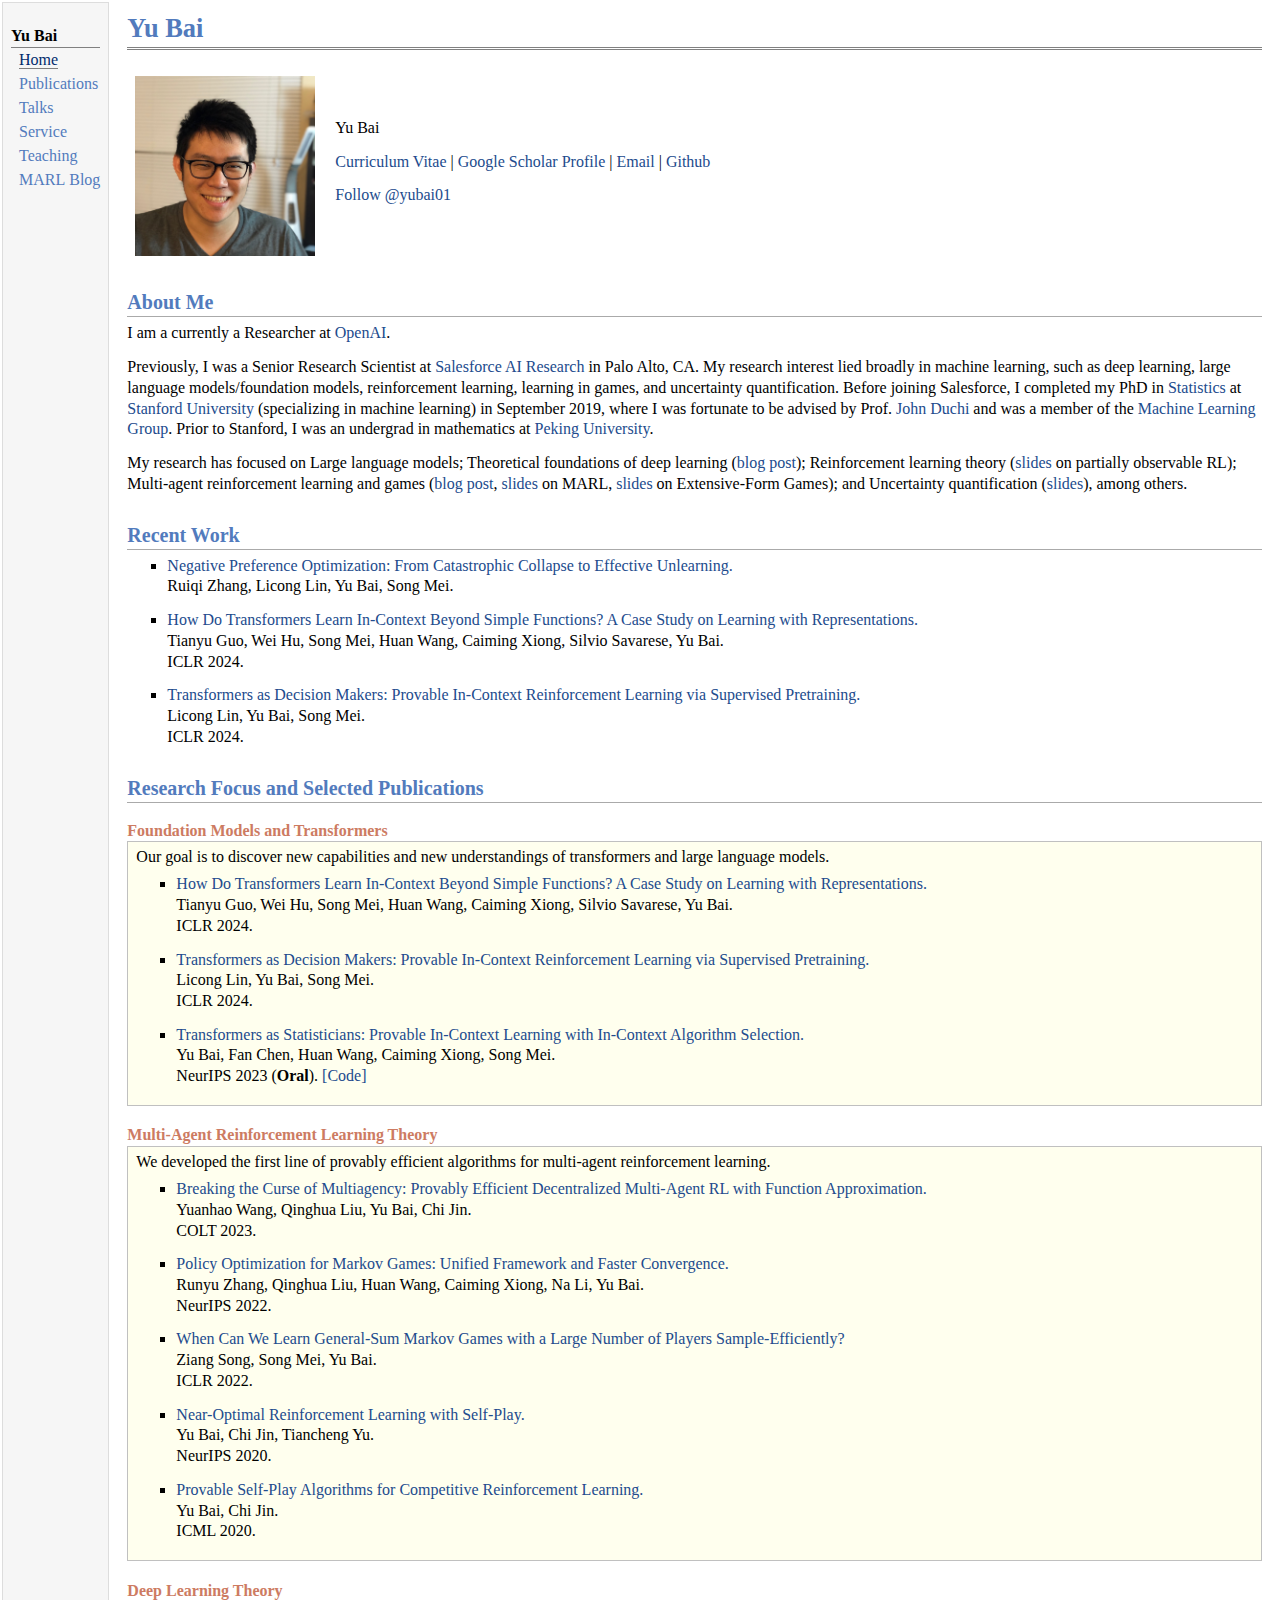
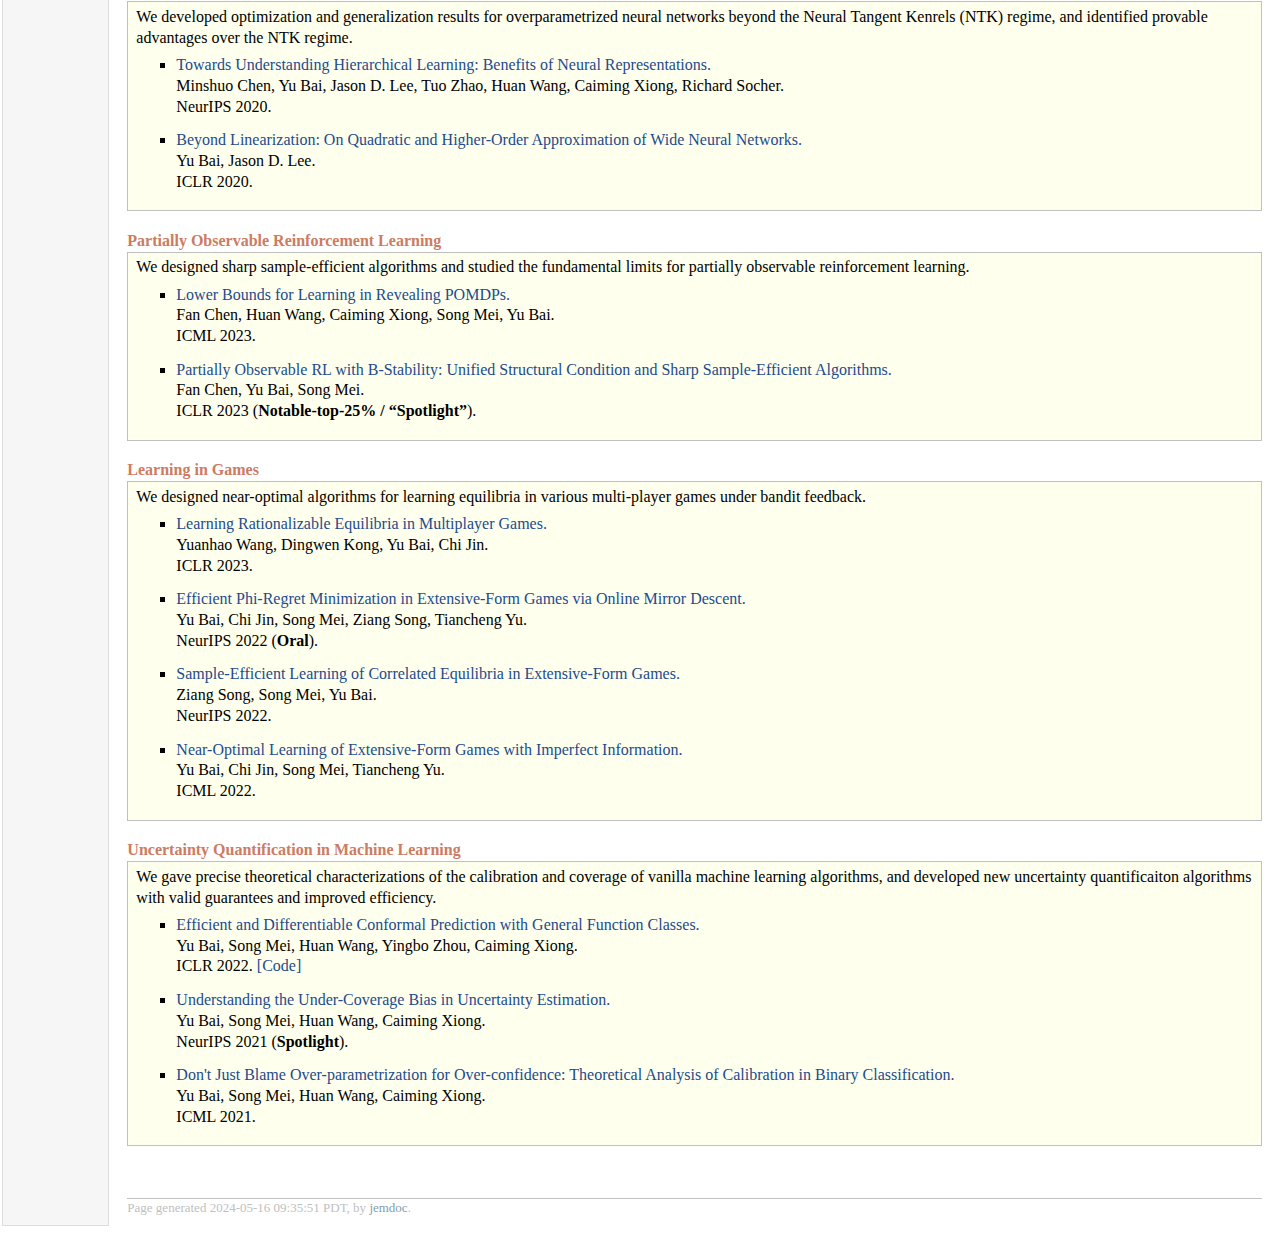
==== commit ea185aea: "update mysite_new_new.conf" ====
--- a/index.html
+++ b/index.html
@@ -204,15 +204,19 @@
 </div></div>
 <div id="footer">
 <div id="footer-text">
-Page generated 2024-05-12 16:22:31 PDT, by <a href="http://jemdoc.jaboc.net/">jemdoc</a>.
+Page generated 2024-05-16 09:35:51 PDT, by <a href="http://jemdoc.jaboc.net/">jemdoc</a>.
 </div>
 </div>
 </td>
 </tr>
 </table>
 <!-- Google tag (gtag.js) -->
-<script async src="https://www.googletagmanager.com/gtag/js?id=UA-101507093-1"></script>
+<script async src="https://www.googletagmanager.com/gtag/js?id=G-5H5S8N88V2"></script>
 <script>
   window.dataLayer = window.dataLayer || [];
   function gtag(){dataLayer.push(arguments);}
   gtag('js', new Date());
+  gtag('config', 'G-5H5S8N88V2');
+</script>
+</body>
+</html>
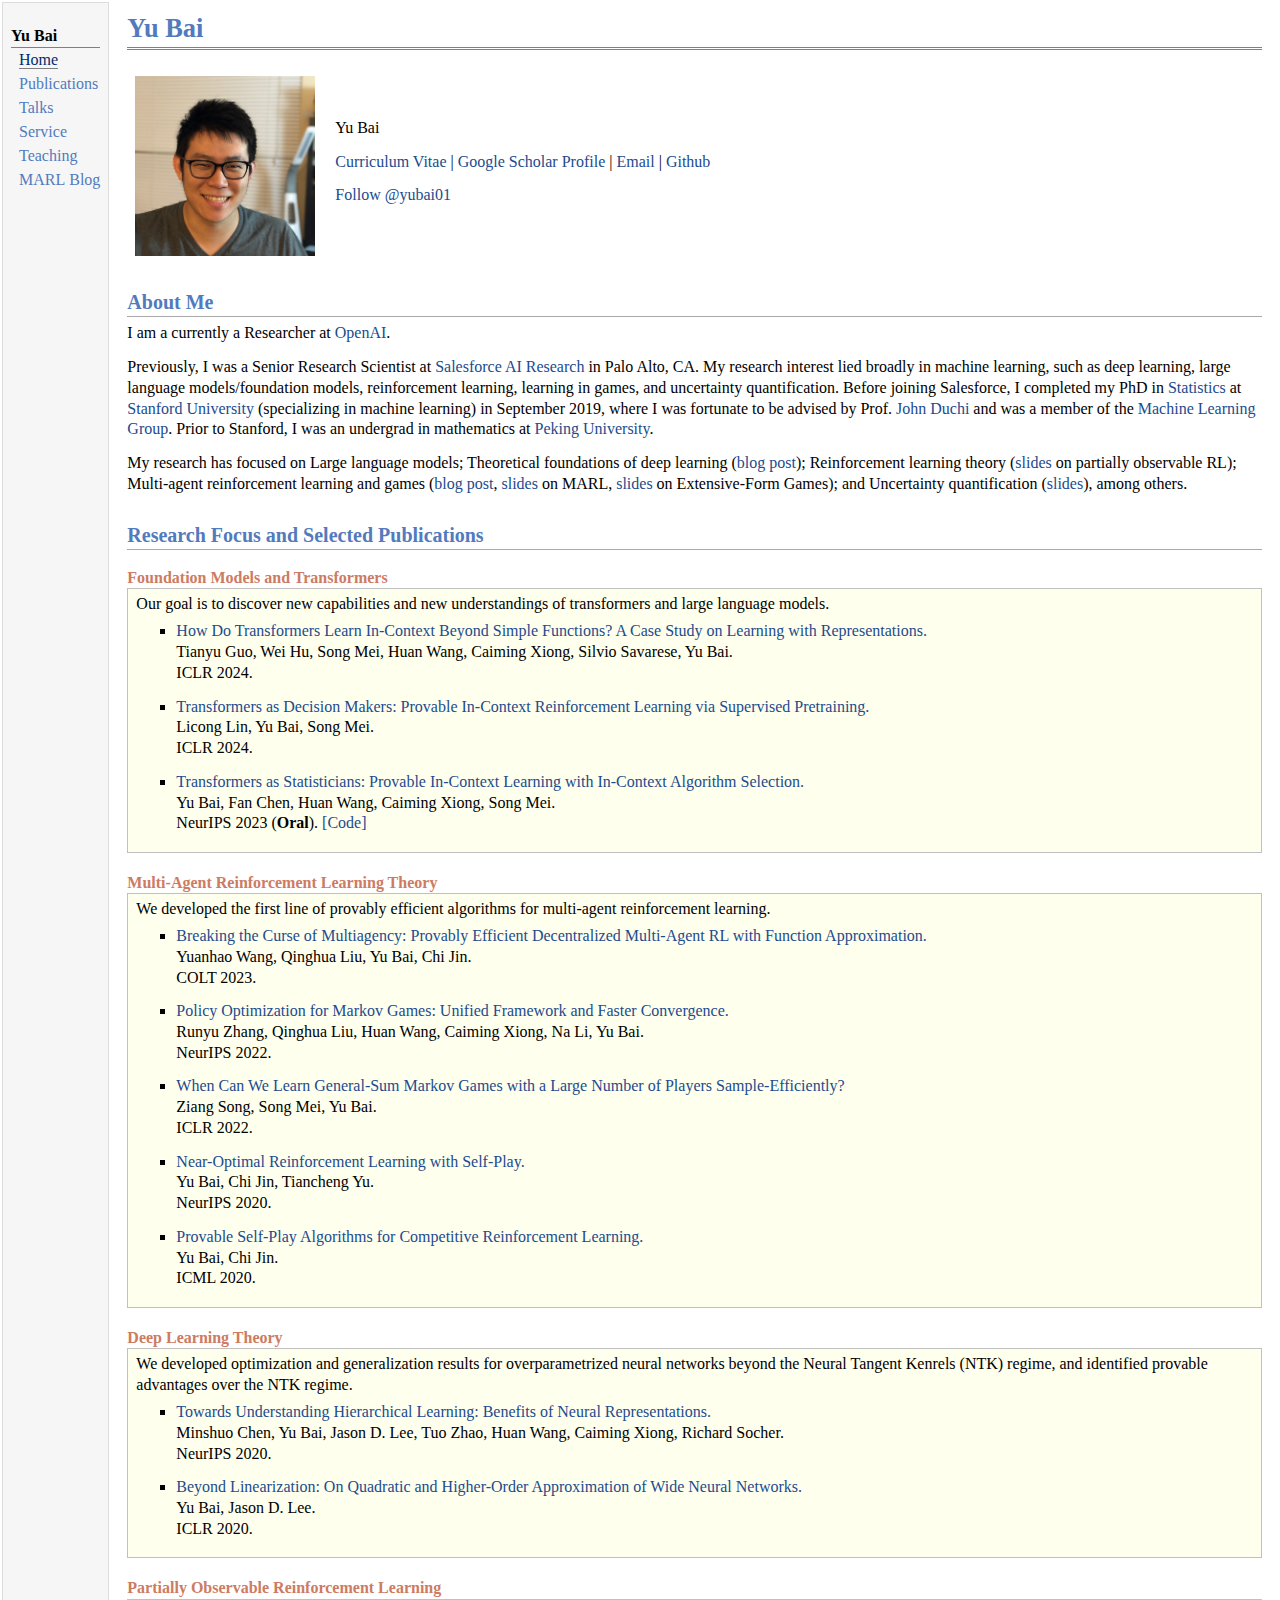
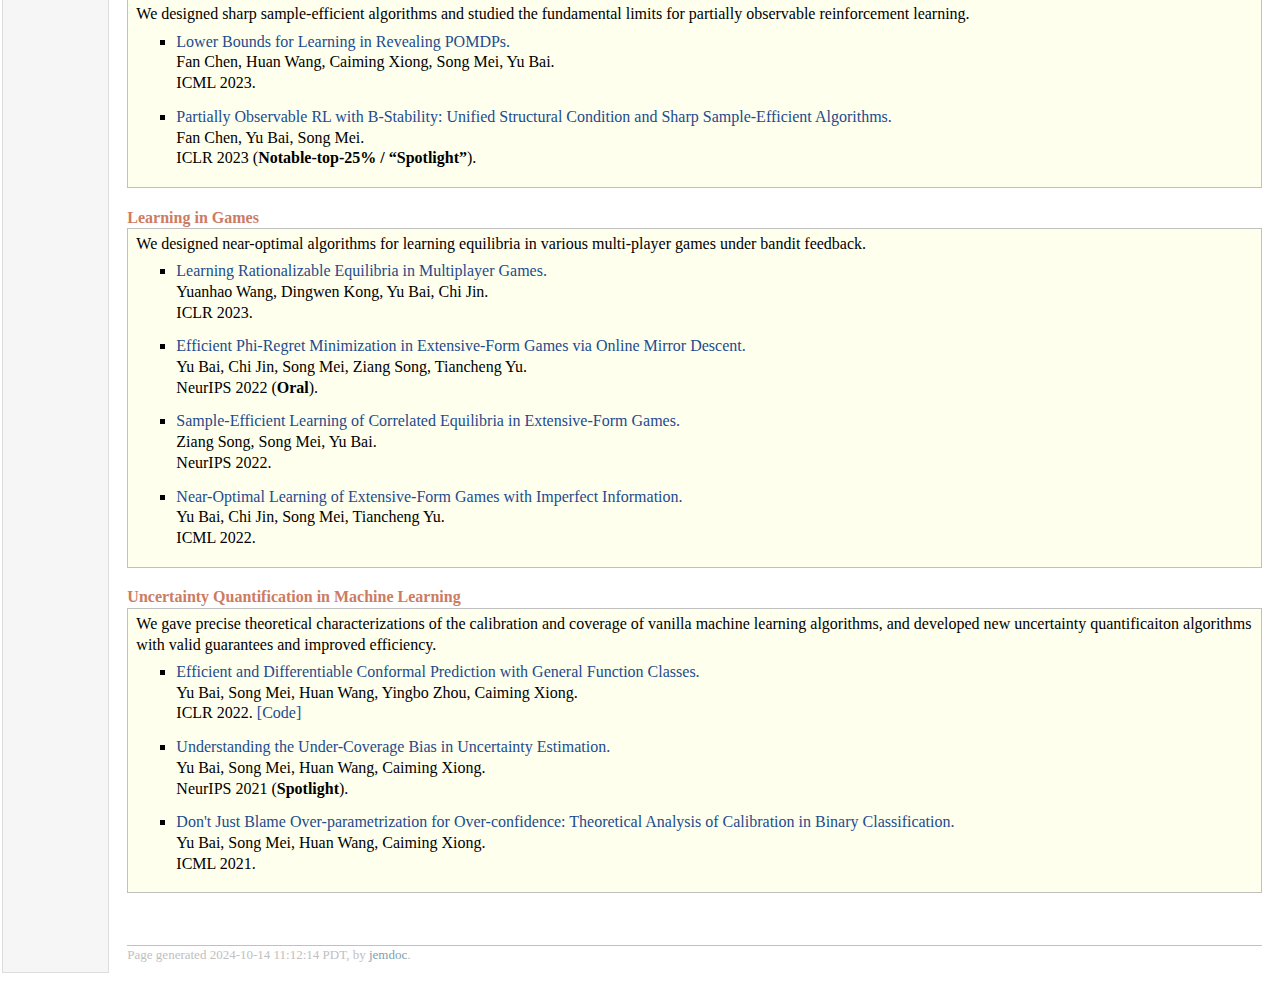
==== commit f4cb57c8: "adding colm" ====
--- a/index.html
+++ b/index.html
@@ -35,24 +35,6 @@
 <p>I am a currently a Researcher at <a href="https://openai.com/">OpenAI</a>.</p>
 <p>Previously, I was a Senior Research Scientist at <a href="https://www.salesforceairesearch.com/">Salesforce AI Research</a> in Palo Alto, CA. My research interest lied broadly in machine learning, such as deep learning, large language models/foundation models, reinforcement learning, learning in games, and uncertainty quantification. Before joining Salesforce, I completed my PhD in <a href="https://statistics.stanford.edu/">Statistics</a> at <a href="http://www.stanford.edu/">Stanford University</a> (specializing in machine learning) in September 2019, where I was fortunate to be advised by Prof. <a href="https://stanford.edu/~jduchi/">John Duchi</a> and was a member of the <a href="http://ml.stanford.edu/">Machine Learning Group</a>. Prior to Stanford, I was an undergrad in mathematics at <a href="http://www.pku.edu.cn/">Peking University</a>.</p>
 <p>My research has focused on Large language models; Theoretical foundations of deep learning (<a href="https://blog.salesforceairesearch.com/beyond-ntk/">blog post</a>); Reinforcement learning theory (<a href="https://yubai.org/Slides/pomdp.pdf">slides</a> on partially observable RL); Multi-agent reinforcement learning and games  (<a href="https://yubai.org/blog/marl_theory.html">blog post</a>, <a href="https://yubai.org/Slides/marl_lecture.pdf">slides</a> on MARL, <a href="https://yubai.org/Slides/efg.pdf">slides</a> on Extensive-Form Games); and Uncertainty quantification (<a href="https://yubai.org/Slides/uncertainty.pdf">slides</a>), among others.</p>
-<h2>Recent Work</h2>
-<ul>
-<li><p><a href="https://arxiv.org/abs/2404.05868">Negative Preference Optimization: From Catastrophic Collapse to Effective Unlearning.</a> <br />
-Ruiqi Zhang, Licong Lin, Yu Bai, Song Mei. <br /></p>
-</li>
-</ul>
-<ul>
-<li><p><a href="https://arxiv.org/abs/2310.10616">How Do Transformers Learn In-Context Beyond Simple Functions? A Case Study on Learning with Representations.</a> <br />
-Tianyu Guo, Wei Hu, Song Mei, Huan Wang, Caiming Xiong, Silvio Savarese, Yu Bai. <br />
-ICLR 2024.</p>
-</li>
-</ul>
-<ul>
-<li><p><a href="https://arxiv.org/abs/2310.08566">Transformers as Decision Makers: Provable In-Context Reinforcement Learning via Supervised Pretraining.</a> <br />
-Licong Lin, Yu Bai, Song Mei. <br />
-ICLR 2024.</p>
-</li>
-</ul>
 <h2>Research Focus and Selected Publications</h2>
 <div class="infoblock">
 <div class="blocktitle">Foundation Models and Transformers</div>
@@ -204,7 +186,7 @@
 </div></div>
 <div id="footer">
 <div id="footer-text">
-Page generated 2024-05-16 09:35:51 PDT, by <a href="http://jemdoc.jaboc.net/">jemdoc</a>.
+Page generated 2024-10-14 11:12:14 PDT, by <a href="http://jemdoc.jaboc.net/">jemdoc</a>.
 </div>
 </div>
 </td>
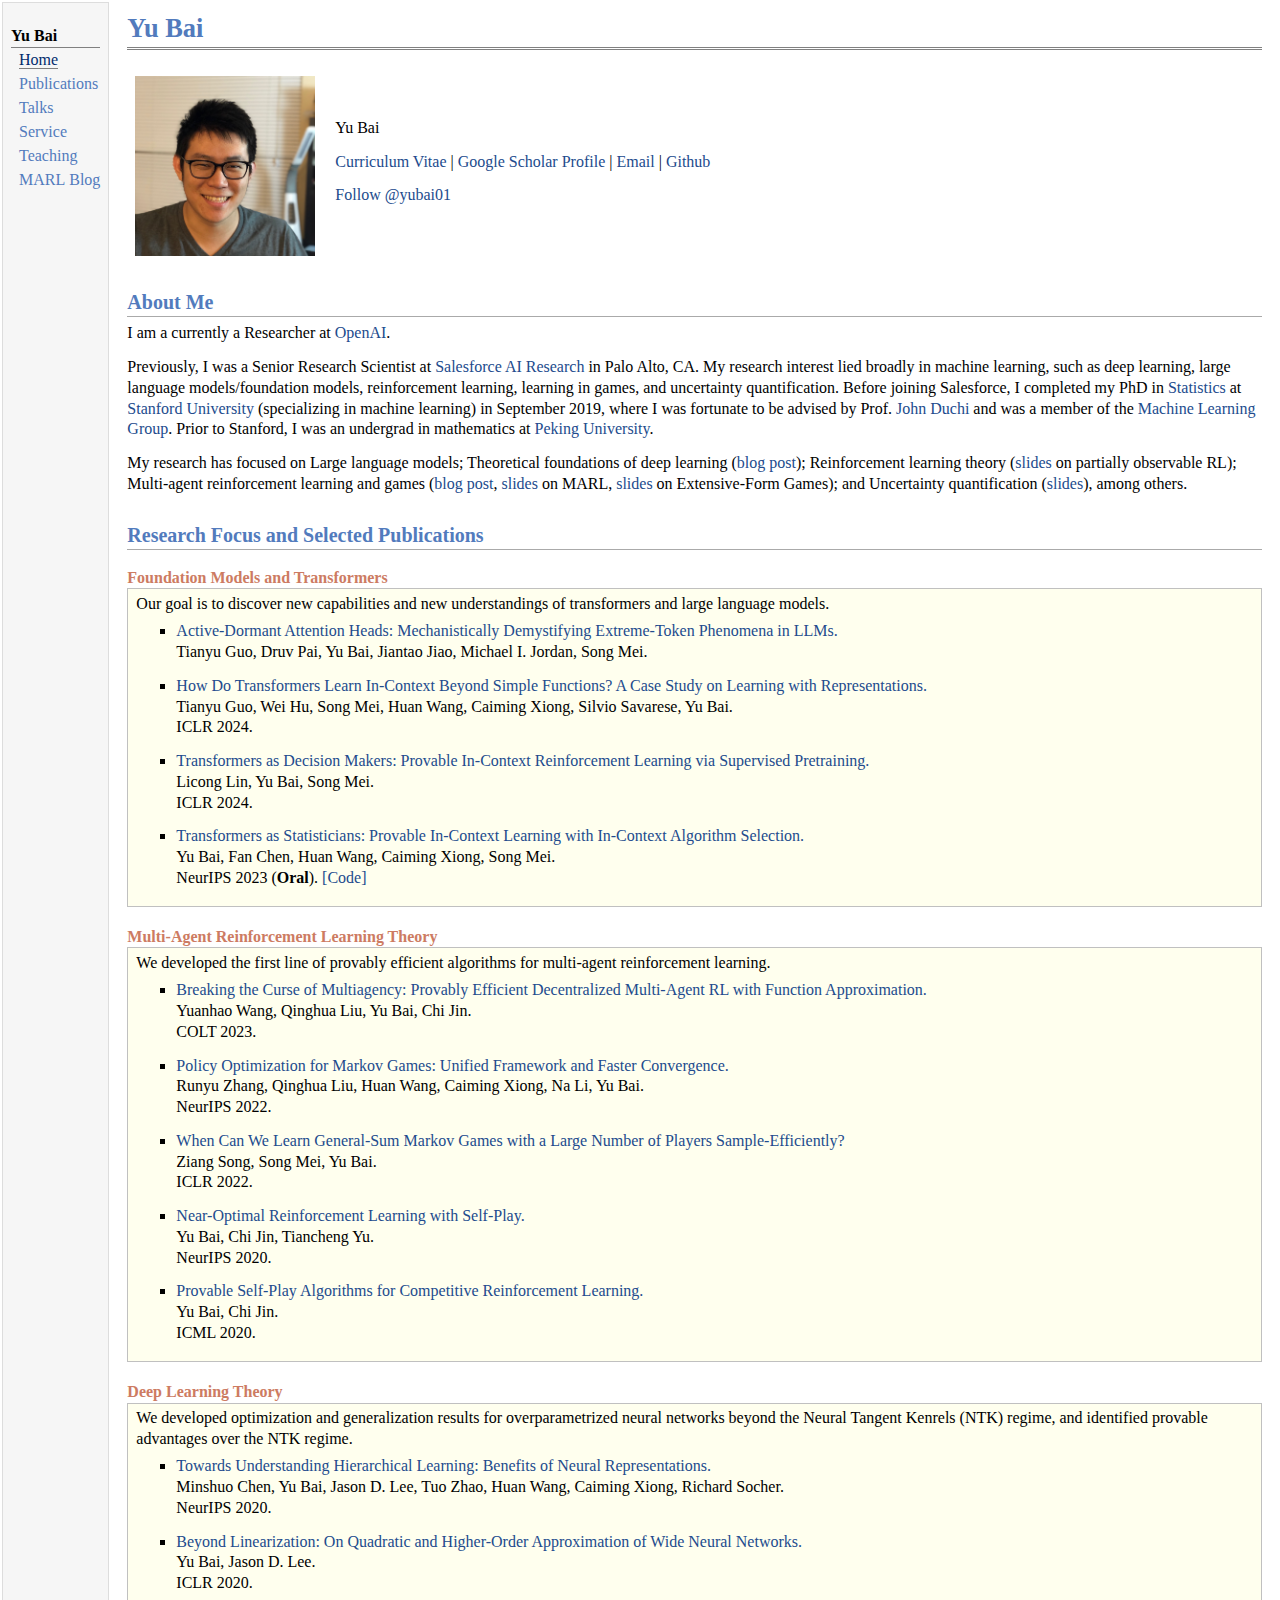
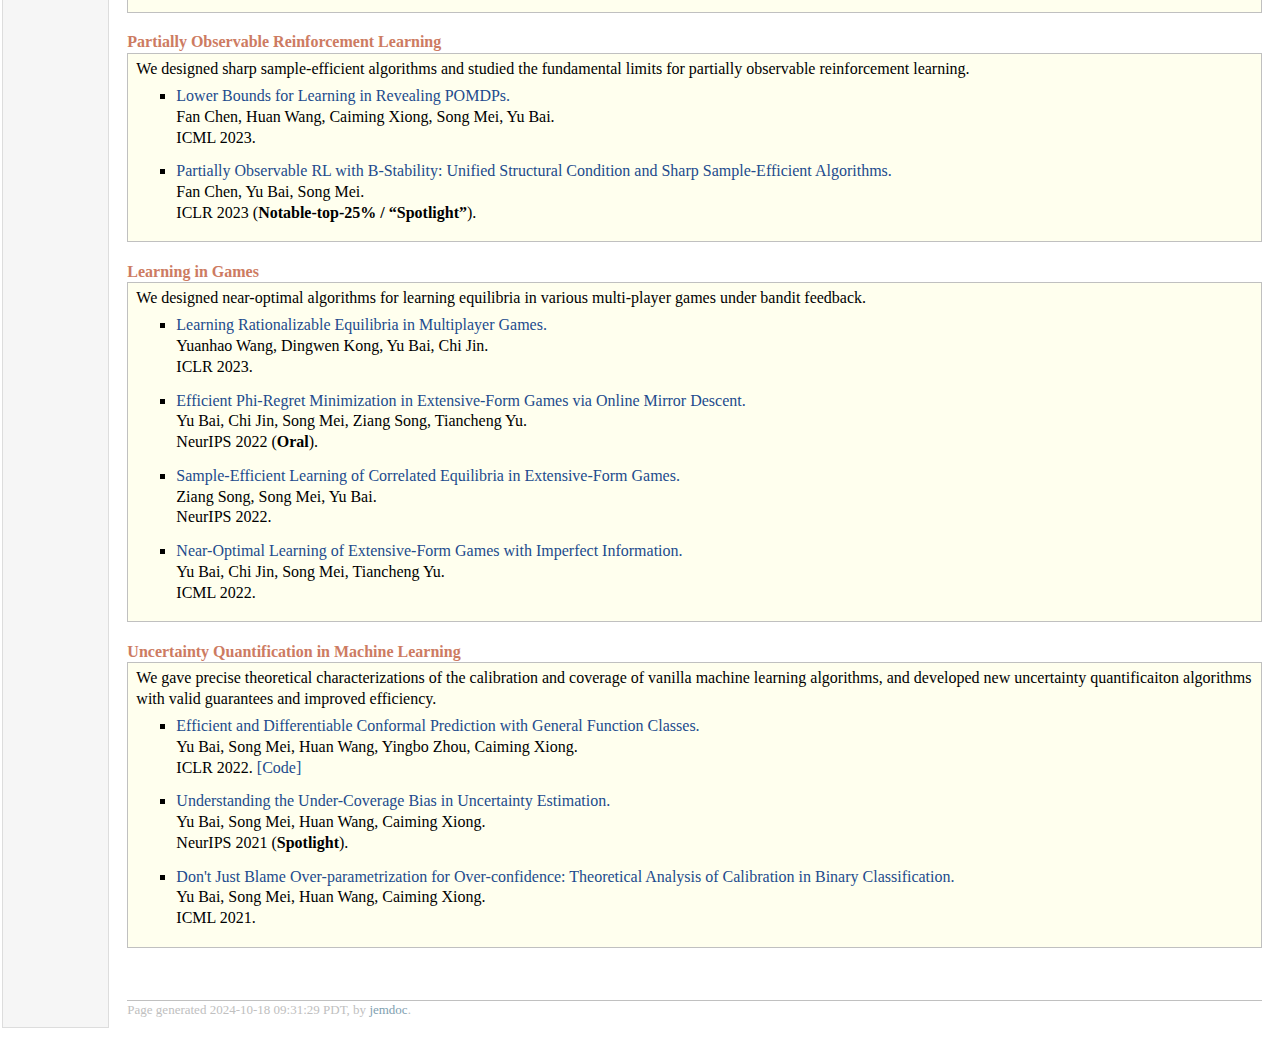
==== commit 808a3a60: "add attention sink" ====
--- a/index.html
+++ b/index.html
@@ -41,6 +41,11 @@
 <div class="blockcontent">
 <p>Our goal is to discover new capabilities and new understandings of transformers and large language models.</p>
 <ul>
+<li><p><a href="https://arxiv.org/abs/2410.13835">Active-Dormant Attention Heads: Mechanistically Demystifying Extreme-Token Phenomena in LLMs.</a> <br />
+Tianyu Guo, Druv Pai, Yu Bai, Jiantao Jiao, Michael I. Jordan, Song Mei.</p>
+</li>
+</ul>
+<ul>
 <li><p><a href="https://arxiv.org/abs/2310.10616">How Do Transformers Learn In-Context Beyond Simple Functions? A Case Study on Learning with Representations.</a> <br />
 Tianyu Guo, Wei Hu, Song Mei, Huan Wang, Caiming Xiong, Silvio Savarese, Yu Bai. <br />
 ICLR 2024.</p>
@@ -186,7 +191,7 @@
 </div></div>
 <div id="footer">
 <div id="footer-text">
-Page generated 2024-10-14 11:12:14 PDT, by <a href="http://jemdoc.jaboc.net/">jemdoc</a>.
+Page generated 2024-10-18 09:31:29 PDT, by <a href="http://jemdoc.jaboc.net/">jemdoc</a>.
 </div>
 </div>
 </td>
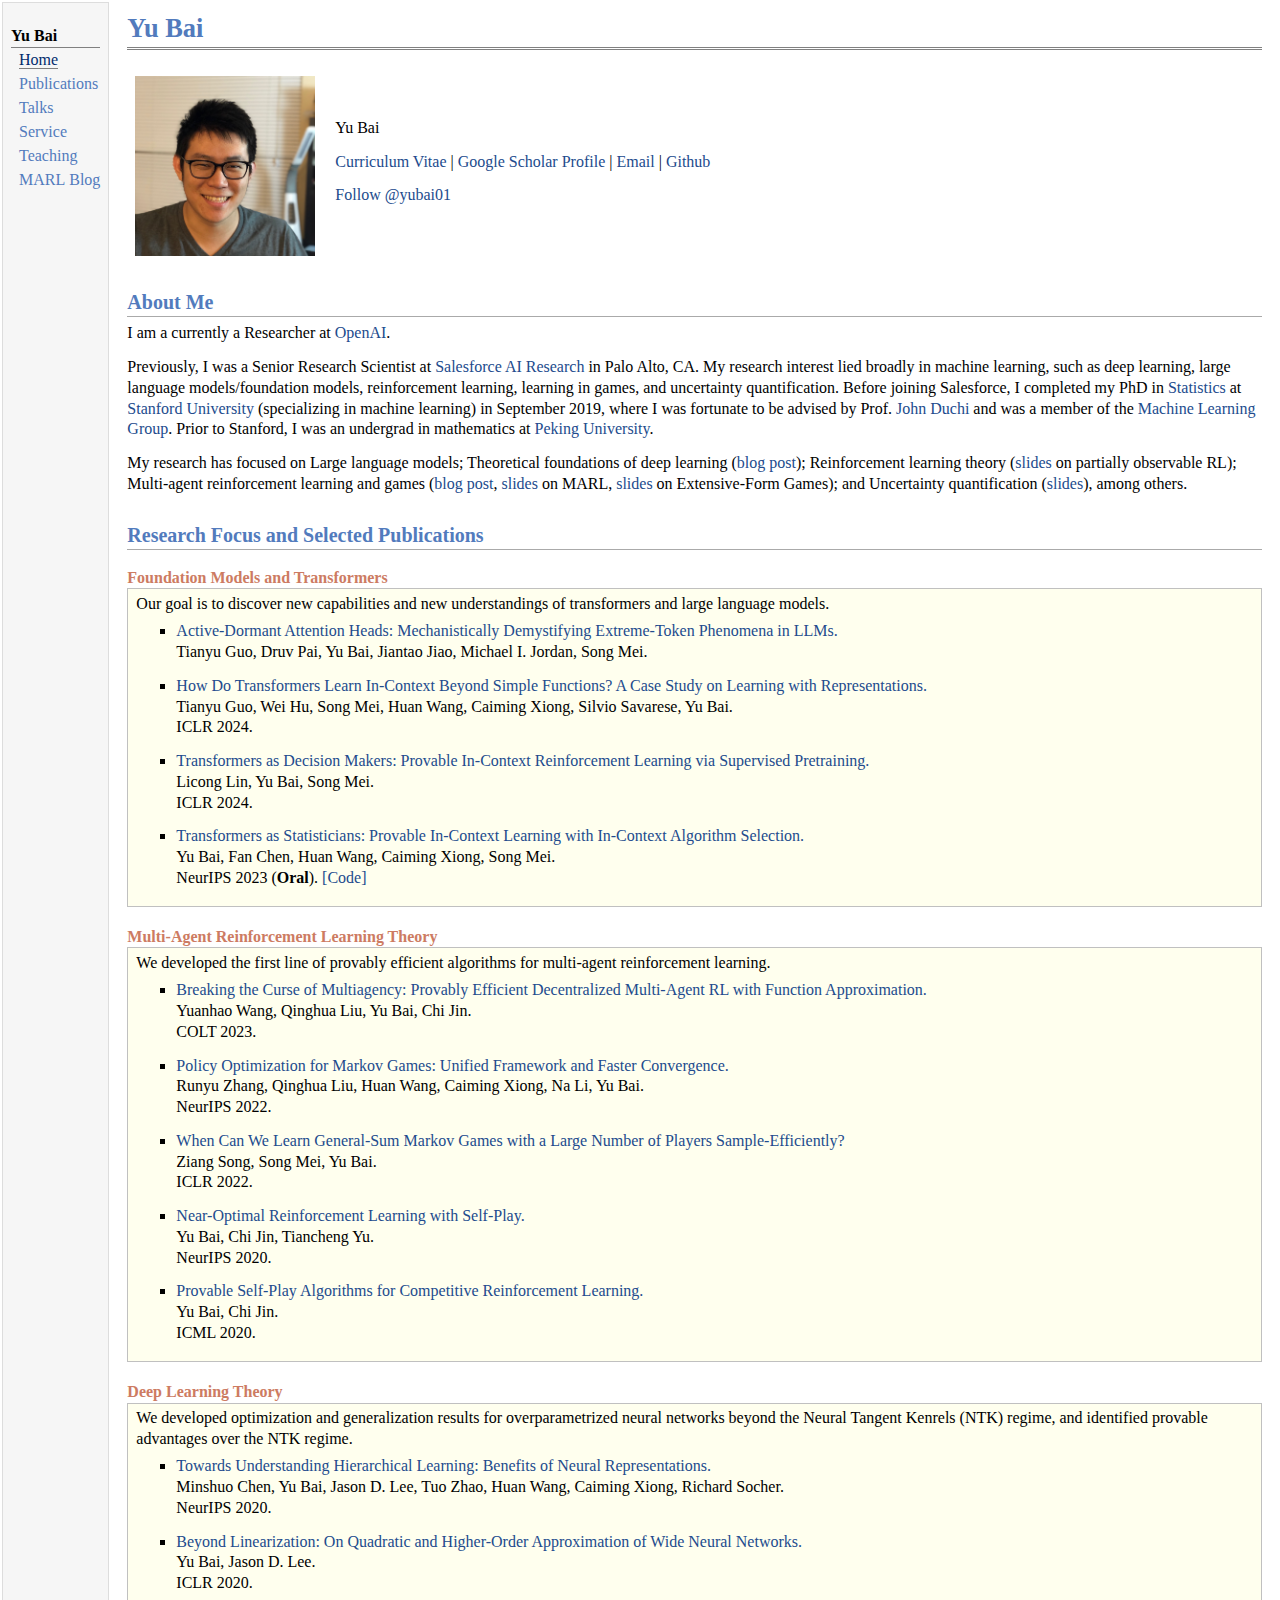
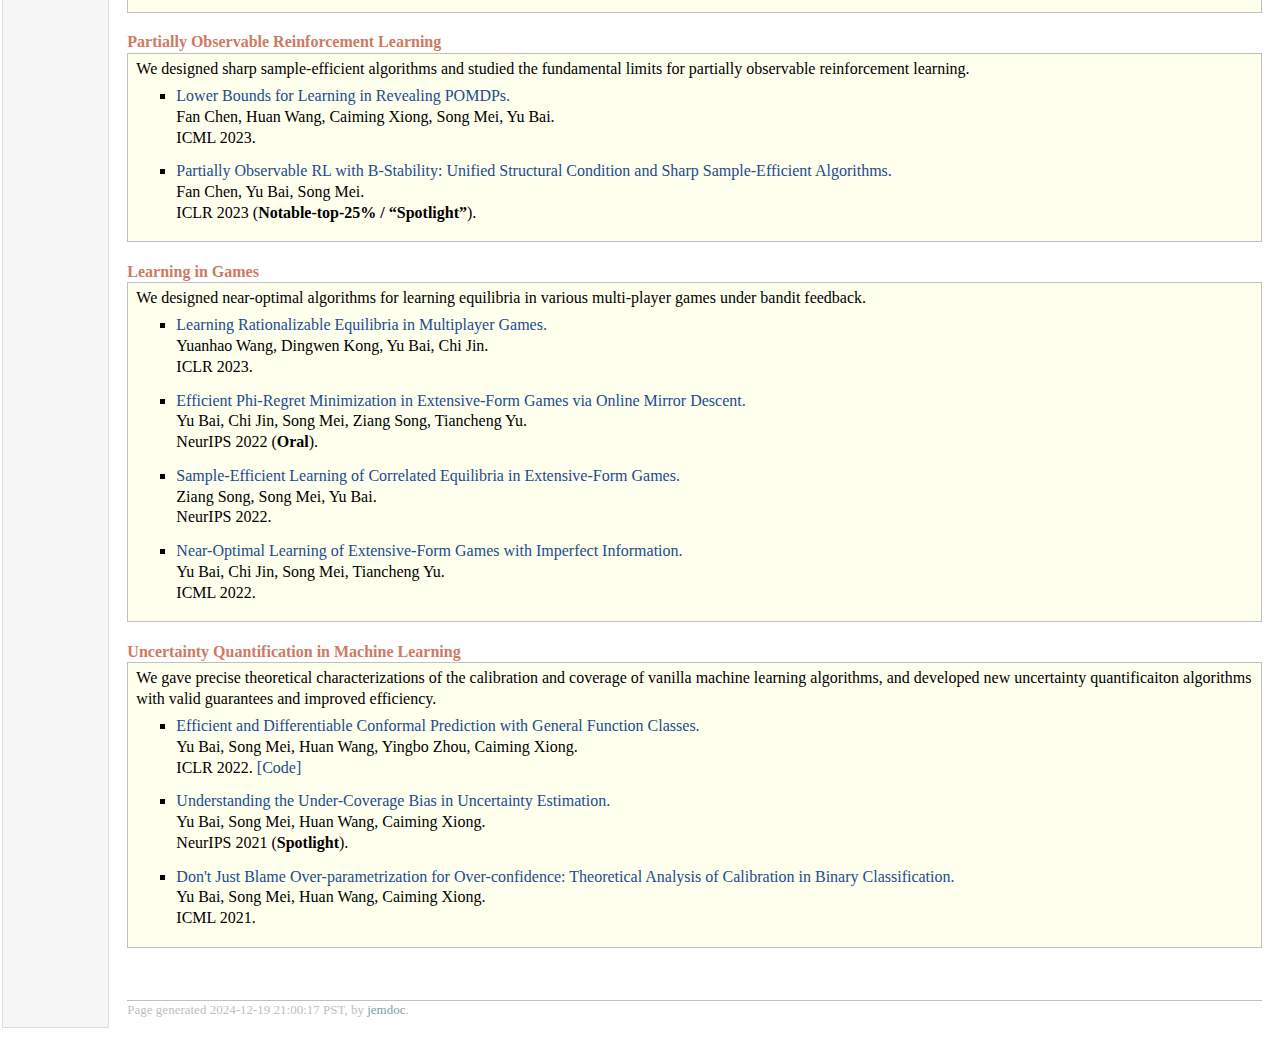
==== commit 2ca76fc6: "adding annals" ====
--- a/index.html
+++ b/index.html
@@ -191,7 +191,7 @@
 </div></div>
 <div id="footer">
 <div id="footer-text">
-Page generated 2024-10-18 09:31:29 PDT, by <a href="http://jemdoc.jaboc.net/">jemdoc</a>.
+Page generated 2024-12-19 21:00:17 PST, by <a href="http://jemdoc.jaboc.net/">jemdoc</a>.
 </div>
 </div>
 </td>
